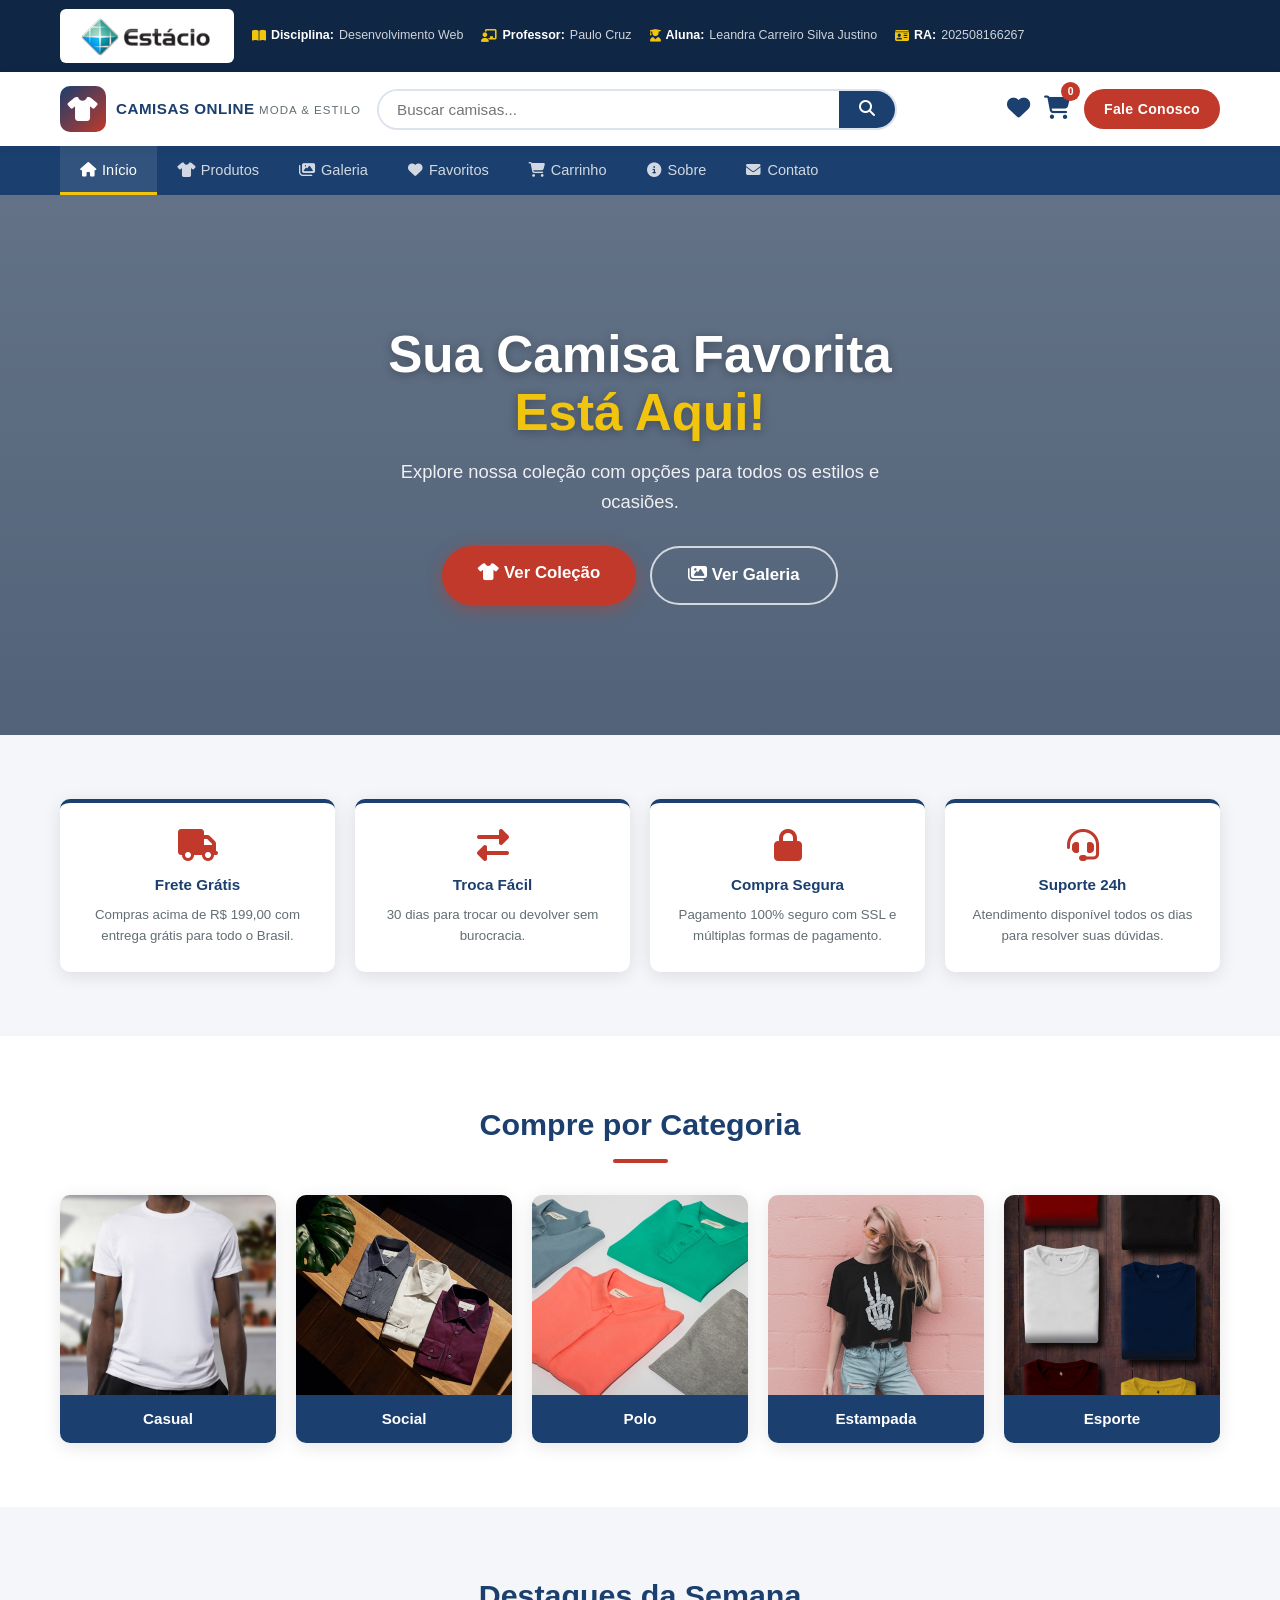
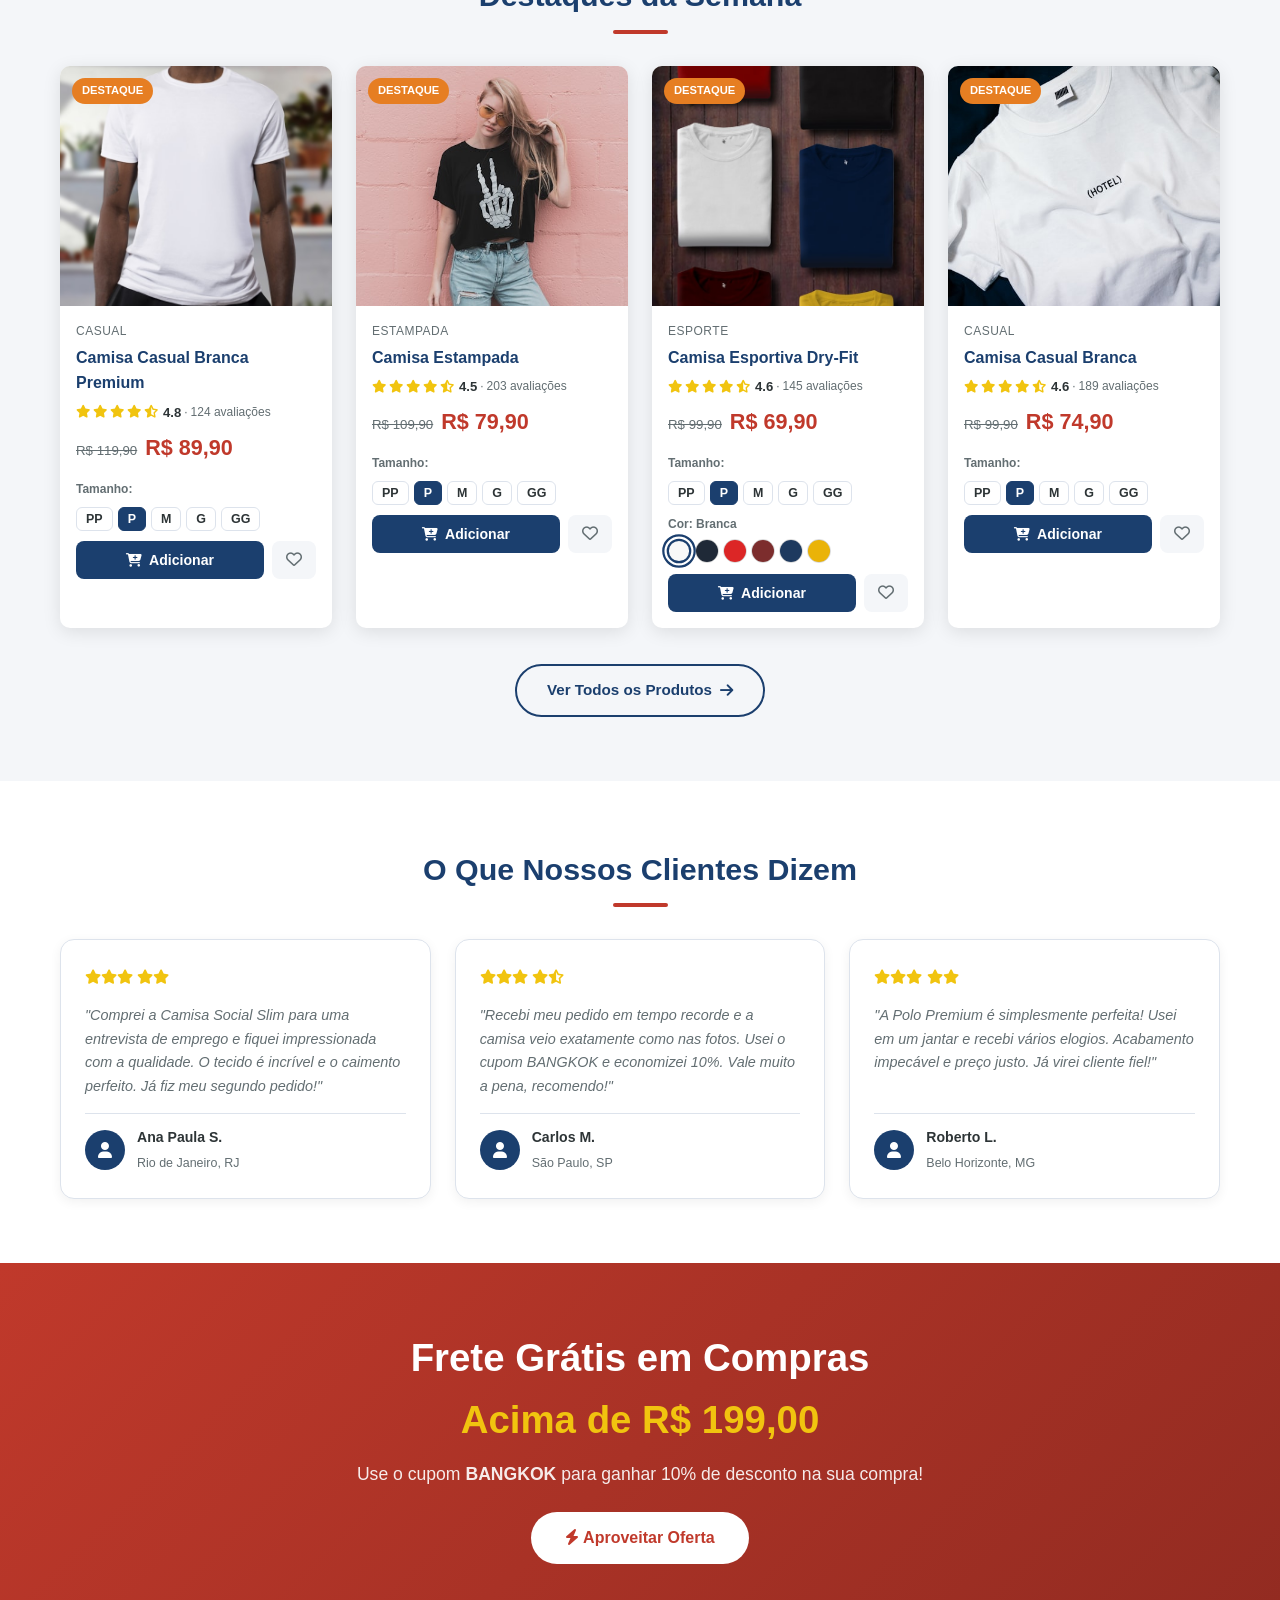
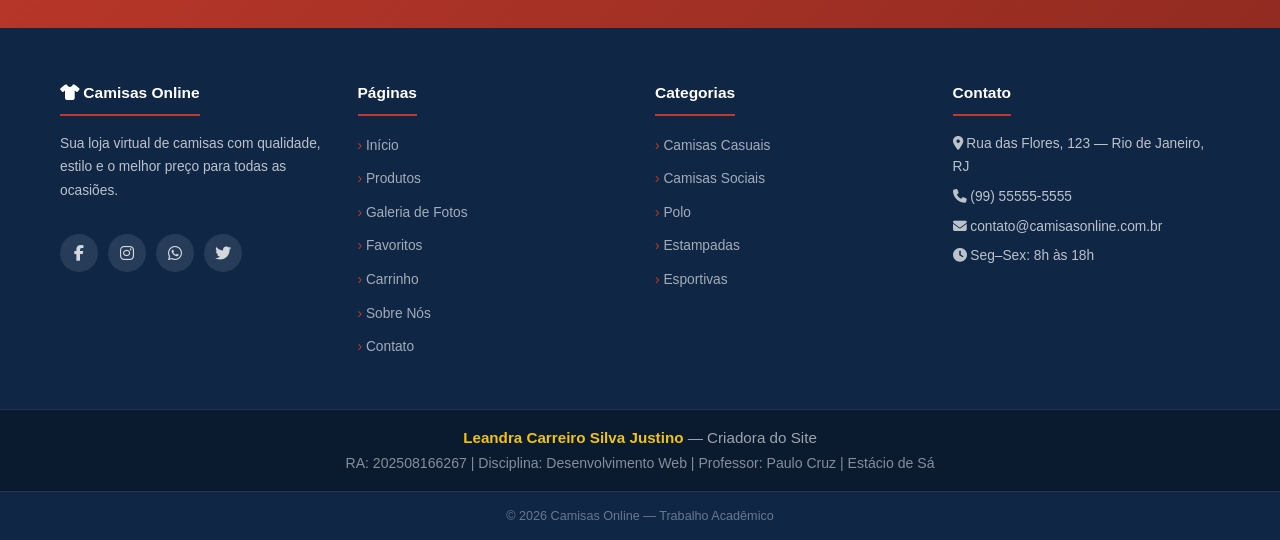
==== index.html @ c8bb0eaf "Restaura Trabalho Academico no rodape de todas as paginas" ====
<!DOCTYPE html>
<html lang="pt-BR">
<head>
  <meta charset="UTF-8" />
  <meta name="viewport" content="width=device-width, initial-scale=1.0" />
  
  <title>Camisas Online | Página Inicial</title>
  <link rel="stylesheet" href="css/style.css" />
  <link rel="stylesheet" href="https://cdnjs.cloudflare.com/ajax/libs/font-awesome/6.4.0/css/all.min.css" />
</head>
<body>

<!-- ═══════════════ BARRA ACADÊMICA ═══════════════ -->
<div class="barra-academica">
  <div class="container">
    <!-- Logo Estácio -->
        <div class="logo-estacio">
      <img src="images/estacio-logo.png" alt="Logo Estácio de Sá" class="logo-estacio-img" />
    </div>
    <!-- Dados Acadêmicos -->
    <div class="info-academica">
      <p><i class="fas fa-book-open"></i> <strong>Disciplina:</strong> Desenvolvimento Web</p>
      <p><i class="fas fa-chalkboard-teacher"></i> <strong>Professor:</strong> Paulo Cruz</p>
      <p><i class="fas fa-user-graduate"></i> <strong>Aluna:</strong> Leandra Carreiro Silva Justino</p>
      <p><i class="fas fa-id-card"></i> <strong>RA:</strong> 202508166267</p>
    </div>
  </div>
</div>

<!-- ═══════════════ HEADER PRINCIPAL ═══════════════ -->
<header class="header-principal">
  <div class="container header-flex">
    <div class="logo-site">
      <a href="index.html">
        <div class="logo-icone"><i class="fas fa-tshirt"></i></div>
        <div class="logo-texto">
          <span class="l1">CAMISAS ONLINE</span>
          <span class="l2">Moda &amp; Estilo</span>
        </div>
      </a>
    </div>
    <div class="busca-wrap">
      <input type="text" id="busca-header" placeholder="Buscar camisas..." />
      <button id="btn-busca-header"><i class="fas fa-search"></i></button>
    </div>
    <div class="header-acoes">
      <a href="pages/favoritos.html" class="icone-favoritos">
        <i class="fas fa-heart"></i>
        <span class="badge-favoritos">0</span>
      </a>
      <a href="pages/carrinho.html" class="icone-carrinho">
        <i class="fas fa-shopping-cart"></i>
        <span class="badge-carrinho">0</span>
      </a>
      <a href="pages/contato.html" class="btn-cta">Fale Conosco</a>
    </div>
  </div>
</header>

<!-- ═══════════════ NAVBAR ═══════════════ -->
<nav class="navbar">
  <div class="container">
    <ul class="nav-lista">
      <li><a href="index.html" class="ativo"><i class="fas fa-home"></i> Início</a></li>
      <li><a href="pages/produtos.html"><i class="fas fa-tshirt"></i> Produtos</a></li>
      <li><a href="pages/galeria.html"><i class="fas fa-images"></i> Galeria</a></li>
      <li><a href="pages/favoritos.html"><i class="fas fa-heart"></i> Favoritos</a></li>
      <li><a href="pages/carrinho.html"><i class="fas fa-shopping-cart"></i> Carrinho</a></li>
      <li><a href="pages/sobre.html"><i class="fas fa-info-circle"></i> Sobre</a></li>
      <li><a href="pages/contato.html"><i class="fas fa-envelope"></i> Contato</a></li>
    </ul>
  </div>
</nav>

<!-- ═══════════════ HERO ═══════════════ -->
<section class="hero">
  <div class="hero-conteudo">
    <h1>Sua Camisa Favorita<br><span>Está Aqui!</span></h1>
    <p>Explore nossa coleção com opções para todos os estilos e ocasiões.</p>
    <div class="hero-btns">
      <a href="pages/produtos.html" class="btn-hero-prim">
        <i class="fas fa-tshirt"></i> Ver Coleção
      </a>
      <a href="pages/galeria.html" class="btn-hero-sec">
        <i class="fas fa-images"></i> Ver Galeria
      </a>
    </div>
  </div>
</section>

<!-- ═══════════════ VANTAGENS ═══════════════ -->
<section class="section bg-cinza">
  <div class="container">
    <div class="vantagens-grid">
      <div class="vantagem-card">
        <i class="fas fa-truck"></i>
        <h3>Frete Grátis</h3>
        <p>Compras acima de R$ 199,00 com entrega grátis para todo o Brasil.</p>
      </div>
      <div class="vantagem-card">
        <i class="fas fa-exchange-alt"></i>
        <h3>Troca Fácil</h3>
        <p>30 dias para trocar ou devolver sem burocracia.</p>
      </div>
      <div class="vantagem-card">
        <i class="fas fa-lock"></i>
        <h3>Compra Segura</h3>
        <p>Pagamento 100% seguro com SSL e múltiplas formas de pagamento.</p>
      </div>
      <div class="vantagem-card">
        <i class="fas fa-headset"></i>
        <h3>Suporte 24h</h3>
        <p>Atendimento disponível todos os dias para resolver suas dúvidas.</p>
      </div>
    </div>
  </div>
</section>

<!-- ═══════════════ CATEGORIAS ═══════════════ -->
<section class="section">
  <div class="container">
    <h2 class="titulo-secao">Compre por Categoria</h2>
    <div class="cats-grid">
      <div class="cat-item" onclick="sessionStorage.setItem('cat_pendente','casual');window.location='pages/produtos.html'">
        <div class="cat-foto" style="background-image:url('images/camisa-casual-branca-premium.jpg')"></div>
        <div class="cat-label">Casual</div>
      </div>
      <div class="cat-item" onclick="sessionStorage.setItem('cat_pendente','social');window.location='pages/produtos.html'">
        <div class="cat-foto" style="background-image:url('images/camisa-social-slim.jpg')"></div>
        <div class="cat-label">Social</div>
      </div>
      <div class="cat-item" onclick="sessionStorage.setItem('cat_pendente','polo');window.location='pages/produtos.html'">
        <div class="cat-foto" style="background-image:url('images/polo-classica.jpg')"></div>
        <div class="cat-label">Polo</div>
      </div>
      <div class="cat-item" onclick="sessionStorage.setItem('cat_pendente','estampada');window.location='pages/produtos.html'">
        <div class="cat-foto" style="background-image:url('images/camisa-estampada.jpg')"></div>
        <div class="cat-label">Estampada</div>
      </div>
      <div class="cat-item" onclick="sessionStorage.setItem('cat_pendente','esporte');window.location='pages/produtos.html'">
        <div class="cat-foto" style="background-image:url('images/camisa-esportiva-dry-fit.jpg')"></div>
        <div class="cat-label">Esporte</div>
      </div>
    </div>
  </div>
</section>

<!-- ═══════════════ PRODUTOS EM DESTAQUE ═══════════════ -->
<section class="section bg-cinza">
  <div class="container">
    <h2 class="titulo-secao">Destaques da Semana</h2>
    <div class="grid-produtos" id="destaques-grid"></div>
    <div class="centro">
      <a href="pages/produtos.html" class="btn-mais">
        Ver Todos os Produtos <i class="fas fa-arrow-right"></i>
      </a>
    </div>
  </div>
</section>

<!-- ═══════════════ DEPOIMENTOS ═══════════════ -->
<section class="section">
  <div class="container">
    <h2 class="titulo-secao">O Que Nossos Clientes Dizem</h2>
    <div class="depoimentos-grid">

      <div class="depoimento-card">
        <div class="depoimento-estrelas">
          <i class="fas fa-star"></i><i class="fas fa-star"></i><i class="fas fa-star"></i>
          <i class="fas fa-star"></i><i class="fas fa-star"></i>
        </div>
        <p class="depoimento-texto">"Comprei a Camisa Social Slim para uma entrevista de emprego e fiquei impressionada com a qualidade. O tecido é incrível e o caimento perfeito. Já fiz meu segundo pedido!"</p>
        <div class="depoimento-autor">
          <div class="depoimento-avatar"><i class="fas fa-user"></i></div>
          <div>
            <strong>Ana Paula S.</strong>
            <span>Rio de Janeiro, RJ</span>
          </div>
        </div>
      </div>

      <div class="depoimento-card">
        <div class="depoimento-estrelas">
          <i class="fas fa-star"></i><i class="fas fa-star"></i><i class="fas fa-star"></i>
          <i class="fas fa-star"></i><i class="fas fa-star-half-alt"></i>
        </div>
        <p class="depoimento-texto">"Recebi meu pedido em tempo recorde e a camisa veio exatamente como nas fotos. Usei o cupom BANGKOK e economizei 10%. Vale muito a pena, recomendo!"</p>
        <div class="depoimento-autor">
          <div class="depoimento-avatar"><i class="fas fa-user"></i></div>
          <div>
            <strong>Carlos M.</strong>
            <span>São Paulo, SP</span>
          </div>
        </div>
      </div>

      <div class="depoimento-card">
        <div class="depoimento-estrelas">
          <i class="fas fa-star"></i><i class="fas fa-star"></i><i class="fas fa-star"></i>
          <i class="fas fa-star"></i><i class="fas fa-star"></i>
        </div>
        <p class="depoimento-texto">"A Polo Premium é simplesmente perfeita! Usei em um jantar e recebi vários elogios. Acabamento impecável e preço justo. Já virei cliente fiel!"</p>
        <div class="depoimento-autor">
          <div class="depoimento-avatar"><i class="fas fa-user"></i></div>
          <div>
            <strong>Roberto L.</strong>
            <span>Belo Horizonte, MG</span>
          </div>
        </div>
      </div>

    </div>
  </div>
</section>

<!-- ═══════════════ BANNER OFERTA ═══════════════ -->
<section class="banner-oferta">
  <div class="container">
    <h2>Frete Grátis em Compras<br><em>Acima de R$ 199,00</em></h2>
    <p>Use o cupom <strong>BANGKOK</strong> para ganhar 10% de desconto na sua compra!</p>
    <a href="pages/produtos.html" class="btn-oferta">
      <i class="fas fa-bolt"></i> Aproveitar Oferta
    </a>
  </div>
</section>

<!-- ═══════════════ FOOTER ═══════════════ -->
<footer class="footer">
  <div class="container footer-grid">
    <div class="footer-col">
      <h4><i class="fas fa-tshirt"></i> Camisas Online</h4>
      <p>Sua loja virtual de camisas com qualidade, estilo e o melhor preço para todas as ocasiões.</p>
      <br/>
      <div class="redes-sociais">
        <a href="#" title="Facebook"><i class="fab fa-facebook-f"></i></a>
        <a href="#" title="Instagram"><i class="fab fa-instagram"></i></a>
        <a href="#" title="WhatsApp"><i class="fab fa-whatsapp"></i></a>
        <a href="#" title="Twitter"><i class="fab fa-twitter"></i></a>
      </div>
    </div>
    <div class="footer-col">
      <h4>Páginas</h4>
      <ul>
        <li><a href="index.html">Início</a></li>
        <li><a href="pages/produtos.html">Produtos</a></li>
        <li><a href="pages/galeria.html">Galeria de Fotos</a></li>
        <li><a href="pages/favoritos.html">Favoritos</a></li>
        <li><a href="pages/carrinho.html">Carrinho</a></li>
        <li><a href="pages/sobre.html">Sobre Nós</a></li>
        <li><a href="pages/contato.html">Contato</a></li>
      </ul>
    </div>
    <div class="footer-col">
      <h4>Categorias</h4>
      <ul>
        <li><a href="pages/produtos.html" onclick="sessionStorage.setItem('cat_pendente','casual')">Camisas Casuais</a></li>
        <li><a href="pages/produtos.html" onclick="sessionStorage.setItem('cat_pendente','social')">Camisas Sociais</a></li>
        <li><a href="pages/produtos.html" onclick="sessionStorage.setItem('cat_pendente','polo')">Polo</a></li>
        <li><a href="pages/produtos.html" onclick="sessionStorage.setItem('cat_pendente','estampada')">Estampadas</a></li>
        <li><a href="pages/produtos.html" onclick="sessionStorage.setItem('cat_pendente','esporte')">Esportivas</a></li>
      </ul>
    </div>
    <div class="footer-col">
      <h4>Contato</h4>
      <p><i class="fas fa-map-marker-alt"></i> Rua das Flores, 123 — Rio de Janeiro, RJ</p>
      <p><i class="fas fa-phone"></i> (99) 55555-5555</p>
      <p><i class="fas fa-envelope"></i> contato@camisasonline.com.br</p>
      <p><i class="fas fa-clock"></i> Seg–Sex: 8h às 18h</p>
    </div>
  </div>

  <!-- Créditos da Criadora -->
  <div class="footer-criadora">
    <strong>Leandra Carreiro Silva Justino</strong> — Criadora do Site
    <span class="ra">RA: 202508166267 | Disciplina: Desenvolvimento Web | Professor: Paulo Cruz | Estácio de Sá</span>
  </div>

  <div class="footer-copy">
    &copy; 2026 Camisas Online — Trabalho Acadêmico
  </div>
</footer>

<script src="js/main.js"></script>
<script src="js/carrinho.js"></script>
<script>
  renderizarDestaques();
  atualizarBadge();
  atualizarBadgeFavoritos();
  iniciarBuscaHeader();
</script>

</body>
</html>
---- css/style.css ----
/* ============================================================
   CAMISAS ONLINE - ESTILOS GLOBAIS
   Disciplina: Desenvolvimento Web
   Professor: Paulo Cruz
   Aluna: Leandra Carreiro Silva Justino | RA: 202508166267
   ============================================================ */

/* ── RESET ───────────────────────────────────────────────── */
*, *::before, *::after { box-sizing: border-box; margin: 0; padding: 0; }

/* ── VARIÁVEIS ───────────────────────────────────────────── */
:root {
  --azul:       #1b3f6e;
  --azul-esc:   #0f2645;
  --vermelho:   #c0392b;
  --laranja:    #e67e22;
  --amarelo:    #f1c40f;
  --cinza-claro:#f4f6f9;
  --cinza-borda:#dde3ec;
  --texto:      #2d3436;
  --texto-muted:#636e72;
  --branco:     #ffffff;
  --verde:      #27ae60;
  --sombra:     0 4px 18px rgba(0,0,0,.10);
  --radius:     10px;
  --trans:      .25s ease;
}

html { scroll-behavior: smooth; background: #f4f6f9; }

body {
  font-family: 'Segoe UI', Roboto, Arial, sans-serif;
  color: var(--texto);
  background: #fff;
  line-height: 1.6;
}

a               { text-decoration: none; color: inherit; }
ul              { list-style: none; }
img             { max-width: 100%; display: block; }
button, input, select, textarea { font-family: inherit; }
button          { cursor: pointer; border: none; background: none; }

/* ── UTILITÁRIOS ─────────────────────────────────────────── */
.container      { max-width: 1200px; margin: 0 auto; padding: 0 20px; }
.section        { padding: 64px 0; }
.bg-cinza       { background: var(--cinza-claro); }

.titulo-secao {
  text-align: center;
  font-size: 1.9rem;
  font-weight: 800;
  color: var(--azul);
  margin-bottom: 10px;
}
.titulo-secao::after {
  content: '';
  display: block;
  width: 55px;
  height: 4px;
  background: var(--vermelho);
  margin: 10px auto 32px;
  border-radius: 2px;
}

/* ── BARRA ACADÊMICA (TOPO) ──────────────────────────────── */
.barra-academica {
  background: var(--azul-esc);
  padding: 9px 0;
}
.barra-academica .container {
  display: flex;
  align-items: center;
  gap: 18px;
  flex-wrap: wrap;
}

.logo-estacio {
  display: flex;
  align-items: center;
  background: var(--branco);
  padding: 6px 14px;
  border-radius: 6px;
  flex-shrink: 0;
}
.logo-estacio-img {
  height: 42px;
  width: auto;
  display: block;
  object-fit: contain;
}

.info-academica {
  display: flex;
  gap: 18px;
  flex-wrap: wrap;
  flex: 1;
}
.info-academica p {
  font-size: .78rem;
  color: rgba(255,255,255,.8);
  display: flex;
  align-items: center;
  gap: 5px;
}
.info-academica p i   { color: var(--amarelo); }
.info-academica strong{ color: var(--branco); }

/* ── HEADER PRINCIPAL ────────────────────────────────────── */
.header-principal {
  background: var(--branco);
  padding: 14px 0;
  box-shadow: 0 2px 10px rgba(0,0,0,.08);
  position: sticky;
  top: 0;
  z-index: 500;
}
.header-flex {
  display: flex;
  align-items: center;
  gap: 16px;
  flex-wrap: wrap;
}

/* Logo do site */
.logo-site a {
  display: flex;
  align-items: center;
  gap: 10px;
}
.logo-icone {
  width: 46px; height: 46px;
  background: linear-gradient(135deg, var(--azul), var(--vermelho));
  border-radius: 10px;
  display: flex; align-items: center; justify-content: center;
  font-size: 1.5rem;
  color: var(--branco);
}
.logo-texto { line-height: 1.1; }
.logo-texto .l1 { font-size: .95rem; font-weight: 800; color: var(--azul); letter-spacing: .5px; }
.logo-texto .l2 { font-size: .72rem; color: var(--texto-muted); letter-spacing: 1px; text-transform: uppercase; }

/* Busca */
.busca-wrap {
  flex: 1;
  max-width: 520px;
  display: flex;
  border: 2px solid var(--cinza-borda);
  border-radius: 30px;
  overflow: hidden;
  transition: border-color var(--trans);
}
.busca-wrap:focus-within { border-color: var(--azul); }
.busca-wrap input {
  flex: 1; padding: 10px 18px;
  border: none; outline: none;
  font-size: .95rem; color: var(--texto);
}
.busca-wrap button {
  background: var(--azul); color: var(--branco);
  padding: 0 20px; font-size: 1rem;
  transition: background var(--trans);
}
.busca-wrap button:hover { background: var(--vermelho); }

/* Ícones do header */
.header-acoes { display: flex; align-items: center; gap: 14px; margin-left: auto; }
.icone-carrinho, .icone-favoritos {
  position: relative;
  font-size: 1.45rem;
  color: var(--azul);
  transition: color var(--trans);
}
.icone-carrinho:hover { color: var(--vermelho); }
.icone-favoritos:hover { color: #e74c3c; }
.badge-carrinho, .badge-favoritos {
  position: absolute; top: -8px; right: -10px;
  background: var(--vermelho);
  color: var(--branco);
  font-size: .65rem; font-weight: 700;
  width: 19px; height: 19px;
  border-radius: 50%;
  display: flex; align-items: center; justify-content: center;
}
.badge-favoritos { background: #e74c3c; }

/* ── FAVORITOS PAGE ─────────────────────────────────────── */
.favoritos-vazio {
  text-align: center; padding: 70px 20px; color: var(--texto-muted);
}
.favoritos-vazio i   { font-size: 5rem; color: #fad7d7; margin-bottom: 18px; }
.favoritos-vazio h3  { font-size: 1.3rem; margin-bottom: 10px; color: var(--azul); }
.favoritos-vazio p   { margin-bottom: 22px; }
.btn-cta {
  background: var(--vermelho); color: var(--branco);
  padding: 9px 20px; border-radius: 30px;
  font-size: .88rem; font-weight: 700;
  letter-spacing: .3px;
  transition: background var(--trans);
}
.btn-cta:hover { background: var(--azul); }

/* ── NAVBAR ──────────────────────────────────────────────── */
.navbar { background: var(--azul); }
.nav-lista {
  display: flex;
  flex-wrap: wrap;
}
.nav-lista li a {
  display: flex;
  align-items: center;
  gap: 6px;
  padding: 13px 20px;
  color: rgba(255,255,255,.80);
  font-size: .91rem;
  font-weight: 500;
  transition: all var(--trans);
  position: relative;
}
.nav-lista li a:hover,
.nav-lista li a.ativo {
  color: var(--branco);
  background: rgba(255,255,255,.10);
}
.nav-lista li a.ativo::after {
  content: '';
  position: absolute;
  bottom: 0; left: 0; right: 0;
  height: 3px;
  background: var(--amarelo);
}

/* ── BANNER TÍTULO DE PÁGINA ─────────────────────────────── */
.banner-titulo {
  background: linear-gradient(135deg, var(--azul) 0%, #2980b9 100%);
  padding: 42px 0;
  text-align: center;
  color: var(--branco);
}
.banner-titulo h1 { font-size: 2.2rem; margin-bottom: 6px; }
.banner-titulo p  { opacity: .85; font-size: 1rem; }
.breadcrumb { margin-top: 10px; font-size: .82rem; opacity: .7; }
.breadcrumb a { color: var(--amarelo); }
.breadcrumb a:hover { text-decoration: underline; }

/* ── HERO ────────────────────────────────────────────────── */
.hero {
  background:
    linear-gradient(rgba(15,38,69,.65), rgba(15,38,69,.72)),
    url('https://images.unsplash.com/photo-1489987707025-afc232f7ea0f?w=1400&q=80')
    center/cover no-repeat;
  min-height: 540px;
  display: flex;
  align-items: center;
  justify-content: center;
  text-align: center;
  color: var(--branco);
  position: relative;
  overflow: hidden;
}
.hero-conteudo h1 {
  font-size: 3.2rem;
  font-weight: 900;
  margin-bottom: 14px;
  text-shadow: 0 2px 10px rgba(0,0,0,.3);
  line-height: 1.15;
}
.hero-conteudo h1 span { color: var(--amarelo); }
.hero-conteudo p  { font-size: 1.15rem; opacity: .9; margin-bottom: 30px; max-width: 500px; margin-left: auto; margin-right: auto; }
.hero-btns { display: flex; gap: 14px; justify-content: center; flex-wrap: wrap; }
.btn-hero-prim {
  background: var(--vermelho); color: var(--branco);
  padding: 14px 36px; border-radius: 30px;
  font-size: 1.05rem; font-weight: 700;
  box-shadow: 0 4px 16px rgba(192,57,43,.45);
  transition: all var(--trans);
  display: inline-block;
}
.btn-hero-prim:hover { background: var(--laranja); transform: translateY(-2px); }
.btn-hero-sec {
  background: transparent; color: var(--branco);
  border: 2px solid rgba(255,255,255,.75);
  padding: 14px 36px; border-radius: 30px;
  font-size: 1.05rem; font-weight: 700;
  transition: all var(--trans);
  display: inline-block;
}
.btn-hero-sec:hover { background: rgba(255,255,255,.15); }

/* ── VANTAGENS (HOME) ────────────────────────────────────── */
.vantagens-grid {
  display: grid;
  grid-template-columns: repeat(auto-fit, minmax(200px,1fr));
  gap: 20px;
}
.vantagem-card {
  background: var(--branco);
  border-radius: var(--radius);
  padding: 26px 20px;
  text-align: center;
  box-shadow: var(--sombra);
  border-top: 4px solid var(--azul);
  transition: transform var(--trans);
}
.vantagem-card:hover { transform: translateY(-4px); }
.vantagem-card i   { font-size: 2rem; color: var(--vermelho); margin-bottom: 12px; }
.vantagem-card h3  { font-size: .95rem; font-weight: 700; color: var(--azul); margin-bottom: 6px; }
.vantagem-card p   { font-size: .83rem; color: var(--texto-muted); }

/* ── CATEGORIAS ──────────────────────────────────────────── */
.cats-grid {
  display: grid;
  grid-template-columns: repeat(auto-fit, minmax(200px,1fr));
  gap: 20px;
}
.cat-item {
  border-radius: var(--radius);
  overflow: hidden;
  cursor: pointer;
  box-shadow: var(--sombra);
  transition: transform var(--trans);
}
.cat-item:hover { transform: translateY(-5px); }
.cat-foto {
  height: 200px;
  background-size: cover;
  background-position: center;
  transition: transform .4s ease;
}
.cat-item:hover .cat-foto { transform: scale(1.06); }
.cat-label {
  background: var(--azul); color: var(--branco);
  text-align: center; padding: 12px;
  font-size: .95rem; font-weight: 700;
}
.cat-item:hover .cat-label { background: var(--vermelho); }

/* ── PRODUTO CARD ────────────────────────────────────────── */
.grid-produtos {
  display: grid;
  grid-template-columns: repeat(auto-fill, minmax(240px,1fr));
  gap: 24px;
}
.card-produto {
  background: var(--branco);
  border-radius: var(--radius);
  overflow: hidden;
  box-shadow: var(--sombra);
  position: relative;
  transition: transform var(--trans), box-shadow var(--trans);
}
.card-produto:hover {
  transform: translateY(-6px);
  box-shadow: 0 10px 28px rgba(0,0,0,.16);
}

.tag-produto {
  position: absolute; top: 12px; left: 12px;
  background: var(--vermelho); color: var(--branco);
  font-size: .7rem; font-weight: 800;
  padding: 4px 10px; border-radius: 20px;
  text-transform: uppercase; z-index: 1;
}
.tag-produto.novo    { background: var(--verde); }
.tag-produto.destaque{ background: var(--laranja); }

.produto-foto-wrap { overflow: hidden; }
.produto-foto {
  width: 100%; height: 240px;
  object-fit: cover;
  transition: transform .4s ease;
}
.card-produto:hover .produto-foto { transform: scale(1.05); }

.produto-corpo { padding: 16px; }
.produto-cat   { font-size: .75rem; color: var(--texto-muted); text-transform: uppercase; letter-spacing: .5px; margin-bottom: 4px; }
.produto-nome  { font-size: 1rem; font-weight: 700; color: var(--azul); margin-bottom: 6px; }

.estrelas         { display: flex; align-items: center; gap: 3px; margin-bottom: 8px; flex-wrap: wrap; }
.estrelas i       { color: var(--amarelo); font-size: .8rem; }
.nota-num         { font-size: .82rem; font-weight: 700; color: var(--texto); margin-left: 2px; }
.separador-av     { color: var(--texto-muted); font-size: .75rem; }
.qtd-av           { font-size: .75rem; color: var(--texto-muted); }

.precos        { display: flex; align-items: baseline; gap: 8px; margin-bottom: 14px; }
.preco-de      { font-size: .83rem; color: var(--texto-muted); text-decoration: line-through; }
.preco-por     { font-size: 1.35rem; font-weight: 800; color: var(--vermelho); }

.acoes-produto { display: flex; gap: 8px; }
.btn-add-cart {
  flex: 1; background: var(--azul); color: var(--branco);
  padding: 10px 14px; border-radius: 8px;
  font-size: .88rem; font-weight: 700;
  transition: background var(--trans);
  display: flex; align-items: center; justify-content: center; gap: 7px;
}
.btn-add-cart:hover { background: var(--vermelho); }
.btn-fav {
  background: var(--cinza-claro); color: var(--texto-muted);
  padding: 10px 14px; border-radius: 8px; font-size: 1rem;
  transition: all var(--trans);
}
.btn-fav:hover, .btn-fav.ativo { color: #e74c3c; background: #fdecea; }

.btn-mais {
  display: inline-flex; align-items: center; gap: 8px;
  border: 2px solid var(--azul); color: var(--azul);
  padding: 12px 30px; border-radius: 30px; font-weight: 700;
  font-size: .95rem; transition: all var(--trans);
}
.btn-mais:hover { background: var(--azul); color: var(--branco); }
.centro { text-align: center; margin-top: 36px; }

/* ── DEPOIMENTOS ─────────────────────────────────────────── */
.depoimentos-grid {
  display: grid;
  grid-template-columns: repeat(auto-fit, minmax(260px, 1fr));
  gap: 24px;
  margin-top: 10px;
}
.depoimento-card {
  background: var(--branco);
  border: 1.5px solid var(--cinza-borda);
  border-radius: 14px;
  padding: 24px;
  box-shadow: 0 3px 12px rgba(0,0,0,.06);
  display: flex;
  flex-direction: column;
  gap: 14px;
}
.depoimento-estrelas i { color: var(--amarelo); font-size: .9rem; }
.depoimento-texto {
  font-size: .9rem;
  color: var(--texto-muted);
  line-height: 1.65;
  font-style: italic;
  flex: 1;
}
.depoimento-autor {
  display: flex;
  align-items: center;
  gap: 12px;
  border-top: 1px solid var(--cinza-borda);
  padding-top: 12px;
}
.depoimento-avatar {
  width: 40px; height: 40px;
  border-radius: 50%;
  background: var(--azul);
  color: #fff;
  display: flex; align-items: center; justify-content: center;
  font-size: 1rem;
  flex-shrink: 0;
}
.depoimento-autor strong { display: block; font-size: .88rem; color: var(--texto); }
.depoimento-autor span   { font-size: .78rem; color: var(--texto-muted); }

/* ── BANNER OFERTA ───────────────────────────────────────── */
.banner-oferta {
  background: linear-gradient(135deg, var(--vermelho) 0%, #922b21 100%);
  padding: 64px 20px;
  text-align: center;
  color: var(--branco);
}
.banner-oferta h2 { font-size: 2.4rem; margin-bottom: 10px; font-weight: 900; }
.banner-oferta h2 em { font-style: normal; color: var(--amarelo); }
.banner-oferta p  { font-size: 1.1rem; opacity: .9; margin-bottom: 24px; }
.btn-oferta {
  display: inline-block;
  background: var(--branco); color: var(--vermelho);
  padding: 13px 34px; border-radius: 30px; font-weight: 800; font-size: 1rem;
  transition: all var(--trans);
}
.btn-oferta:hover { background: var(--amarelo); }

/* ── LOJA LAYOUT ─────────────────────────────────────────── */
.loja-wrap {
  display: grid;
  grid-template-columns: 265px 1fr;
  gap: 30px;
  align-items: start;
}

/* SIDEBAR FILTROS */
.sidebar-filtros {
  background: var(--branco);
  border-radius: var(--radius);
  padding: 24px;
  box-shadow: var(--sombra);
  position: sticky;
  top: 80px;
}
.sidebar-filtros h3 {
  font-size: 1.05rem; color: var(--azul); font-weight: 800;
  margin-bottom: 20px; display: flex; align-items: center; gap: 8px;
}
.grupo-filtro { margin-bottom: 22px; border-bottom: 1px solid var(--cinza-borda); padding-bottom: 18px; }
.grupo-filtro:last-child { border-bottom: none; margin-bottom: 0; }
.grupo-filtro h4 {
  font-size: .8rem; font-weight: 800; text-transform: uppercase;
  color: var(--texto-muted); letter-spacing: .5px; margin-bottom: 12px;
}
.grupo-filtro label {
  display: flex; align-items: center; gap: 8px;
  font-size: .9rem; margin-bottom: 7px; cursor: pointer;
}
.grupo-filtro input[type="checkbox"] { accent-color: var(--azul); width: 15px; height: 15px; }
.grupo-filtro select {
  width: 100%; padding: 8px 12px;
  border: 1.5px solid var(--cinza-borda);
  border-radius: 7px; font-size: .9rem; outline: none; color: var(--texto);
  transition: border-color var(--trans);
}
.grupo-filtro select:focus { border-color: var(--azul); }
.grupo-filtro input[type="range"] { width: 100%; accent-color: var(--azul); margin-bottom: 6px; }

.tamanhos-wrap { display: flex; flex-wrap: wrap; gap: 8px; }
.btn-tamanho {
  padding: 8px 14px; border: 2px solid var(--cinza-borda);
  border-radius: 8px; font-size: .9rem; font-weight: 700;
  transition: all var(--trans); color: var(--texto); min-width: 44px; text-align: center;
}
.btn-tamanho:hover { border-color: var(--azul); color: var(--azul); }
.btn-tamanho.sel {
  background: var(--azul); color: var(--branco); border-color: var(--azul);
  box-shadow: 0 2px 8px rgba(27,63,110,.3);
}

/* Tamanhos no card de produto */
.tam-card-wrap { display: flex; align-items: center; gap: 8px; margin: 8px 0 10px; flex-wrap: wrap; }
.tam-label { font-size: .75rem; color: var(--texto-muted); font-weight: 600; white-space: nowrap; }
.tam-card-btns { display: flex; gap: 5px; flex-wrap: wrap; }
.btn-tam-card {
  padding: 4px 9px; border: 1.5px solid var(--cinza-borda);
  border-radius: 6px; font-size: .78rem; font-weight: 700;
  transition: all var(--trans); color: var(--texto);
}
.btn-tam-card:hover { border-color: var(--azul); color: var(--azul); }
.btn-tam-card.sel {
  background: var(--azul); color: var(--branco); border-color: var(--azul);
}

/* ── SELETOR DE CORES ─────────────────────────────────────── */
.cor-card-wrap {
  display: flex; flex-direction: column; gap: 6px;
  margin: 10px 0 12px;
}
.cor-card-btns { display: flex; gap: 6px; flex-wrap: wrap; }
.btn-cor-card {
  width: 22px; height: 22px; border-radius: 50%;
  border: 2.5px solid transparent;
  cursor: pointer; transition: transform .15s, border-color .15s;
  outline: 1.5px solid rgba(0,0,0,.15);
  outline-offset: 0;
  flex-shrink: 0;
}
.btn-cor-card:hover  { transform: scale(1.15); }
.btn-cor-card.sel    {
  border-color: var(--azul);
  outline: 2px solid var(--azul);
  outline-offset: 2px;
  transform: scale(1.12);
}

.btn-limpar-filtros {
  width: 100%; padding: 10px;
  background: #fdecea; color: #c0392b;
  border-radius: 8px; font-weight: 700; font-size: .88rem;
  transition: all var(--trans);
}
.btn-limpar-filtros:hover { background: #e74c3c; color: var(--branco); }

.barra-resultados {
  display: flex; justify-content: space-between; align-items: center;
  margin-bottom: 20px; font-size: .88rem; color: var(--texto-muted);
}
.toggle-view { display: flex; gap: 6px; }
.toggle-view button {
  padding: 6px 10px; border: 1.5px solid var(--cinza-borda); border-radius: 7px;
  transition: all var(--trans); color: var(--texto-muted);
}
.toggle-view button.ativo { background: var(--azul); color: var(--branco); border-color: var(--azul); }

/* ── GALERIA ─────────────────────────────────────────────── */
.filtros-galeria { display: flex; flex-wrap: wrap; gap: 10px; justify-content: center; margin-bottom: 32px; }
.btn-gal {
  padding: 8px 22px; border: 2px solid var(--azul); border-radius: 30px;
  font-size: .9rem; font-weight: 700; color: var(--azul);
  transition: all var(--trans);
}
.btn-gal:hover, .btn-gal.ativo { background: var(--azul); color: var(--branco); }

.grid-galeria {
  display: grid;
  grid-template-columns: repeat(auto-fill, minmax(260px,1fr));
  gap: 16px;
}
.item-galeria {
  border-radius: var(--radius); overflow: hidden;
  cursor: pointer; box-shadow: var(--sombra);
  position: relative;
}
.item-galeria img {
  width: 100%; height: 265px;
  object-fit: cover; display: block;
  transition: transform .4s ease;
}
.item-galeria:hover img { transform: scale(1.06); }
.overlay-galeria {
  position: absolute; inset: 0;
  background: rgba(27,63,110,.6);
  display: flex; flex-direction: column;
  align-items: center; justify-content: center;
  opacity: 0; transition: opacity var(--trans);
  color: var(--branco); padding: 12px; text-align: center;
}
.item-galeria:hover .overlay-galeria { opacity: 1; }
.overlay-galeria .icone-zoom { font-size: 2.2rem; margin-bottom: 8px; }
.overlay-galeria p { font-size: .92rem; font-weight: 700; }

/* LIGHTBOX */
.lightbox {
  display: none; position: fixed; inset: 0;
  background: rgba(0,0,0,.88); z-index: 2000;
  align-items: center; justify-content: center;
}
.lightbox.aberto { display: flex; }
.lightbox-caixa {
  position: relative; max-width: 820px; width: 92%;
  text-align: center;
}
.lightbox-caixa img {
  width: 100%; border-radius: var(--radius);
  max-height: 78vh; object-fit: contain;
}
.lightbox-desc { color: var(--branco); margin-top: 12px; font-size: 1.05rem; font-weight: 600; }
.lb-fechar {
  position: absolute; top: -42px; right: 0;
  color: var(--branco); font-size: 1.6rem;
  background: rgba(255,255,255,.15); border-radius: 50%;
  width: 38px; height: 38px; display: flex; align-items: center; justify-content: center;
  transition: background var(--trans);
}
.lb-fechar:hover { background: var(--vermelho); }
.lb-prev, .lb-prox {
  position: absolute; top: 50%; transform: translateY(-50%);
  color: var(--branco); font-size: 1.7rem;
  background: rgba(255,255,255,.15); border-radius: 50%;
  width: 46px; height: 46px; display: flex; align-items: center; justify-content: center;
  transition: background var(--trans);
}
.lb-prev { left: -60px; }
.lb-prox { right: -60px; }
.lb-prev:hover, .lb-prox:hover { background: var(--vermelho); }

/* ── CARRINHO ────────────────────────────────────────────── */
.carrinho-wrap {
  display: grid;
  grid-template-columns: minmax(0, 1fr) minmax(0, 320px);
  gap: 24px;
  align-items: start;
}
.carrinho-vazio {
  text-align: center; padding: 70px 20px; color: var(--texto-muted);
}
.carrinho-vazio i   { font-size: 5rem; color: var(--cinza-borda); margin-bottom: 18px; }
.carrinho-vazio h3  { font-size: 1.3rem; margin-bottom: 10px; color: var(--azul); }
.carrinho-vazio p   { margin-bottom: 22px; }

.item-cart {
  display: flex; gap: 16px;
  background: var(--branco); border-radius: var(--radius);
  padding: 16px; margin-bottom: 14px; box-shadow: var(--sombra);
  align-items: center;
  overflow: hidden;
}
.item-cart-img {
  width: 92px; height: 92px;
  object-fit: cover; border-radius: 8px; flex-shrink: 0;
}
.item-cart-info { flex: 1; min-width: 0; }
.item-cart-total {
  font-weight: 800; color: var(--azul);
  flex-shrink: 0;
  font-size: .95rem;
}
.item-cart-info h4  { font-size: 1rem; color: var(--azul); font-weight: 700; margin-bottom: 3px; }
.item-cart-info .tamanho { font-size: .78rem; color: var(--texto-muted); margin-bottom: 4px; }
.item-cart-info .preco-item { font-size: 1.1rem; font-weight: 800; color: var(--vermelho); }
.qtd-controle { display: flex; align-items: center; gap: 10px; margin-top: 8px; }
.qtd-controle button:not(.btn-remover-item) {
  width: 28px; height: 28px; border-radius: 50%;
  background: var(--cinza-claro); font-size: 1rem; font-weight: 800;
  display: flex; align-items: center; justify-content: center;
  transition: all var(--trans);
}
.qtd-controle button:not(.btn-remover-item):hover { background: var(--azul); color: var(--branco); }
.qtd-controle span { font-weight: 700; min-width: 22px; text-align: center; }
.btn-remover-item {
  color: #e74c3c; font-size: .83rem; font-weight: 700;
  padding: 5px 12px; border-radius: 6px;
  background: #fdecea;
  display: flex; align-items: center; gap: 5px;
  transition: all var(--trans);
  flex-shrink: 0;
}
.btn-remover-item:hover { background: #e74c3c; color: var(--branco); }

.resumo-pedido {
  background: var(--branco); border-radius: var(--radius);
  padding: 24px; box-shadow: var(--sombra); position: sticky; top: 80px;
}
.resumo-pedido h3 { font-size: 1.15rem; color: var(--azul); font-weight: 800; margin-bottom: 20px; }
.linha-resumo { display: flex; justify-content: space-between; margin-bottom: 11px; font-size: .93rem; }
.linha-resumo.total-linha { font-size: 1.1rem; margin-top: 8px; }
.linha-resumo .desc-valor { color: var(--verde); font-weight: 700; }
.linha-resumo .frete-valor{ color: var(--verde); font-weight: 700; }

.cupom-area { display: flex; gap: 8px; margin: 14px 0 4px; }
.cupom-area input {
  flex: 1; padding: 9px 12px; border: 1.5px solid var(--cinza-borda);
  border-radius: 8px; font-size: .88rem; outline: none;
  transition: border-color var(--trans);
}
.cupom-area input:focus { border-color: var(--azul); }
.cupom-area button {
  background: var(--azul); color: var(--branco);
  padding: 9px 14px; border-radius: 8px; font-size: .85rem; font-weight: 700;
  transition: background var(--trans);
}
.cupom-area button:hover { background: var(--vermelho); }
.cupom-msg { font-size: .8rem; margin-bottom: 10px; min-height: 16px; }

.btn-finalizar {
  width: 100%;
  background: var(--vermelho); color: var(--branco);
  padding: 14px; border-radius: 9px;
  font-size: 1rem; font-weight: 800; margin-bottom: 10px;
  transition: background var(--trans); display: flex; align-items: center; justify-content: center; gap: 8px;
}
.btn-finalizar:hover { background: #922b21; }
.link-continuar {
  display: block; text-align: center; color: var(--azul);
  font-size: .88rem; font-weight: 700; margin-bottom: 18px;
  transition: color var(--trans);
}
.link-continuar:hover { color: var(--vermelho); }
.icones-pag { display: flex; gap: 12px; justify-content: center; font-size: 1.85rem; color: var(--texto-muted); }

/* ── BOTÃO VER CUPONS ────────────────────────────────────── */
.btn-ver-cupons {
  width: 100%; padding: 9px; margin-bottom: 14px;
  background: #fff8e1; color: #e67e22; border: 1.5px dashed #f1c40f;
  border-radius: 8px; font-size: .82rem; font-weight: 700;
  cursor: pointer; transition: all var(--trans);
}
.btn-ver-cupons:hover { background: #fff3cd; border-color: #e67e22; }

/* ── MODAL CUPONS ────────────────────────────────────────── */
.modal-cupons-caixa { max-width: 440px; text-align: left; position: relative; }
.modal-fechar {
  position: absolute; top: 12px; right: 12px;
  background: none; border: none; font-size: .7rem;
  color: var(--texto-muted); cursor: pointer; padding: 2px 5px;
  border-radius: 4px; line-height: 1; transition: color var(--trans);
}
.modal-fechar:hover { color: var(--vermelho); background: none; }
.lista-cupons { display: flex; flex-direction: column; gap: 10px; }
.cupom-card {
  display: flex; align-items: center; gap: 14px;
  border: 1.5px solid var(--cinza-borda); border-radius: 10px;
  padding: 12px 14px; transition: border-color var(--trans);
}
.cupom-card:hover { border-color: var(--azul); }
.cupom-badge {
  min-width: 52px; height: 52px; background: var(--azul); color: #fff;
  border-radius: 10px; display: flex; align-items: center; justify-content: center;
  font-size: 1.1rem; font-weight: 800; flex-shrink: 0;
}
.cupom-info { flex: 1; }
.cupom-info strong { display: block; font-size: .92rem; color: var(--azul); letter-spacing: .5px; }
.cupom-info span { font-size: .78rem; color: var(--texto-muted); }
.btn-usar-cupom {
  padding: 7px 14px; background: var(--azul); color: #fff;
  border-radius: 8px; font-size: .82rem; font-weight: 700;
  cursor: pointer; white-space: nowrap; transition: background var(--trans);
}
.btn-usar-cupom:hover { background: var(--azul-esc); }

/* ── MÉTODOS DE PAGAMENTO ────────────────────────────────── */
.pagamento-area { margin: 18px 0 14px; }
.pagamento-area h4 { font-size: .92rem; color: var(--azul); font-weight: 700; margin-bottom: 10px; }
.metodos-grid { display: grid; grid-template-columns: 1fr 1fr; gap: 8px; }
.metodo-card {
  display: flex; flex-direction: column; align-items: center; justify-content: center;
  gap: 4px; padding: 12px 8px; border: 2px solid var(--cinza-borda);
  border-radius: 10px; cursor: pointer; transition: all var(--trans);
  text-align: center; position: relative;
}
.metodo-card input[type="radio"] { position: absolute; opacity: 0; width: 0; height: 0; }
.metodo-card i { font-size: 1.6rem; color: var(--texto-muted); transition: color var(--trans); }
.metodo-card .metodo-nome { font-size: .82rem; font-weight: 700; color: var(--texto); }
.metodo-card .metodo-desc { font-size: .72rem; color: var(--texto-muted); }
.metodo-card:hover { border-color: var(--azul); }
.metodo-card:hover i { color: var(--azul); }
.metodo-card.selecionado {
  border-color: var(--azul); background: #eaf0fb;
}
.metodo-card.selecionado i { color: var(--azul); }
.metodo-card.selecionado .metodo-nome { color: var(--azul); }
#metodo-pix.selecionado { border-color: #27ae60; background: #f0faf4; }
#metodo-pix.selecionado i { color: #27ae60; }
#metodo-pix.selecionado .metodo-nome { color: #27ae60; }
#metodo-pix.selecionado .metodo-desc { color: #27ae60; font-weight: 700; }

/* Modal sucesso */
.overlay-modal {
  display: none; position: fixed; inset: 0;
  background: rgba(0,0,0,.7); z-index: 1500;
  align-items: center; justify-content: center;
}
.overlay-modal.aberto { display: flex; }
.modal-caixa {
  background: var(--branco); border-radius: var(--radius);
  padding: 44px 36px; text-align: center; max-width: 420px; width: 92%;
}
.modal-caixa i      { font-size: 4rem; color: var(--verde); margin-bottom: 14px; }
.modal-caixa h2     { color: var(--azul); margin-bottom: 10px; font-size: 1.6rem; }
.modal-caixa p      { color: var(--texto-muted); margin-bottom: 8px; font-size: .95rem; }
.modal-caixa button {
  margin-top: 20px;
  background: var(--azul); color: var(--branco);
  padding: 12px 30px; border-radius: 30px; font-size: 1rem; font-weight: 700;
  transition: background var(--trans);
}
.modal-caixa button:hover { background: var(--vermelho); }

/* ── CONTATO ─────────────────────────────────────────────── */
.contato-wrap {
  display: grid;
  grid-template-columns: 1fr 370px;
  gap: 30px;
  align-items: start;
}
.box-form, .box-info-contato {
  background: var(--branco); border-radius: var(--radius);
  padding: 32px; box-shadow: var(--sombra);
}
.box-form h2, .box-info-contato h2 {
  font-size: 1.4rem; color: var(--azul); font-weight: 800; margin-bottom: 24px;
}
.campo-form { margin-bottom: 18px; }
.campo-form label {
  display: block; font-size: .85rem; font-weight: 700;
  color: var(--azul); margin-bottom: 6px;
}
.campo-form input,
.campo-form select,
.campo-form textarea {
  width: 100%; padding: 11px 14px;
  border: 1.5px solid var(--cinza-borda); border-radius: 8px;
  font-size: .93rem; color: var(--texto); outline: none;
  transition: border-color var(--trans);
}
.campo-form input:focus,
.campo-form select:focus,
.campo-form textarea:focus { border-color: var(--azul); }
.campo-form textarea { resize: vertical; }
.msg-erro { font-size: .76rem; color: #e74c3c; margin-top: 4px; display: block; }
.btn-enviar {
  width: 100%; background: var(--vermelho); color: var(--branco);
  padding: 13px; border-radius: 9px; font-size: 1rem; font-weight: 800;
  transition: background var(--trans); display: flex; align-items: center; justify-content: center; gap: 8px;
}
.btn-enviar:hover { background: var(--azul); }
.msg-sucesso-form {
  display: none; text-align: center; padding: 40px 20px;
  color: var(--azul);
}
.msg-sucesso-form i  { font-size: 3.5rem; color: var(--verde); margin-bottom: 16px; }
.msg-sucesso-form h3 { font-size: 1.4rem; margin-bottom: 8px; }
.msg-sucesso-form p  { color: var(--texto-muted); }

.card-info-contato {
  display: flex; gap: 14px; margin-bottom: 20px; align-items: flex-start;
}
.icone-info {
  width: 46px; height: 46px; flex-shrink: 0;
  background: rgba(27,63,110,.1); border-radius: 50%;
  display: flex; align-items: center; justify-content: center;
  font-size: 1.1rem; color: var(--azul);
}
.card-info-contato h4 { font-size: .88rem; font-weight: 800; color: var(--azul); margin-bottom: 4px; }
.card-info-contato p  { font-size: .85rem; color: var(--texto-muted); line-height: 1.55; }
.redes-sociais-contato h4 { font-size: .88rem; font-weight: 800; color: var(--azul); margin: 20px 0 10px; }

/* ── SOBRE ───────────────────────────────────────────────── */
.sobre-grid { display: grid; grid-template-columns: 1fr 1fr; gap: 40px; align-items: center; }
.sobre-texto h2    { font-size: 1.9rem; color: var(--azul); font-weight: 800; margin-bottom: 16px; }
.sobre-texto p     { color: var(--texto-muted); margin-bottom: 14px; line-height: 1.75; }
.sobre-img img     { border-radius: var(--radius); box-shadow: var(--sombra); width: 100%; max-height: 400px; object-fit: cover; }

.numeros-grid { display: grid; grid-template-columns: 1fr 1fr; gap: 14px; margin-top: 26px; }
.numero-box {
  background: var(--cinza-claro); border-radius: var(--radius);
  padding: 20px; text-align: center; border-left: 4px solid var(--vermelho);
}
.numero-box strong { display: block; font-size: 1.9rem; font-weight: 900; color: var(--azul); }
.numero-box span   { font-size: .82rem; color: var(--texto-muted); }

.grid-valores {
  display: grid; grid-template-columns: repeat(auto-fit, minmax(220px,1fr)); gap: 22px;
}
.card-valor {
  background: var(--branco); border-radius: var(--radius);
  padding: 28px 22px; text-align: center; box-shadow: var(--sombra);
  transition: transform var(--trans);
}
.card-valor:hover { transform: translateY(-5px); }
.card-valor i  { font-size: 2.2rem; color: var(--vermelho); margin-bottom: 12px; }
.card-valor h3 { color: var(--azul); font-size: 1rem; margin-bottom: 8px; font-weight: 800; }
.card-valor p  { font-size: .87rem; color: var(--texto-muted); }

.grid-equipe { display: grid; grid-template-columns: repeat(auto-fit, minmax(200px,1fr)); gap: 22px; }
.card-membro {
  background: var(--branco); border-radius: var(--radius);
  padding: 28px 20px; text-align: center; box-shadow: var(--sombra);
  transition: transform var(--trans);
}
.card-membro:hover { transform: translateY(-5px); }
.card-membro img {
  width: 100px; height: 100px; border-radius: 50%;
  object-fit: cover; margin: 0 auto 14px;
  border: 4px solid var(--azul);
}
.card-membro h4 { color: var(--azul); font-size: 1rem; font-weight: 800; margin-bottom: 4px; }
.card-membro p  { font-size: .82rem; color: var(--texto-muted); }

/* ── REDES SOCIAIS ───────────────────────────────────────── */
.redes-sociais { display: flex; gap: 10px; flex-wrap: wrap; }
.redes-sociais a {
  width: 38px; height: 38px;
  background: rgba(255,255,255,.1); border-radius: 50%;
  display: flex; align-items: center; justify-content: center;
  font-size: 1rem; color: rgba(255,255,255,.8);
  transition: all var(--trans);
}
.redes-sociais a:hover { background: var(--vermelho); color: var(--branco); transform: translateY(-3px); }
.redes-sociais.dark a { background: rgba(27,63,110,.1); color: var(--texto-muted); }
.redes-sociais.dark a:hover { background: var(--vermelho); color: var(--branco); }

/* ── FOOTER ──────────────────────────────────────────────── */
.footer { background: var(--azul-esc); color: rgba(255,255,255,.72); padding-top: 52px; }
.footer-grid {
  display: grid; grid-template-columns: repeat(auto-fit, minmax(200px,1fr));
  gap: 30px; padding-bottom: 42px;
}
.footer-col h4 {
  color: var(--branco); font-size: .97rem; font-weight: 800;
  margin-bottom: 16px; padding-bottom: 8px;
  border-bottom: 2px solid var(--vermelho); display: inline-block;
}
.footer-col p    { font-size: .86rem; line-height: 1.72; margin-bottom: 6px; }
.footer-col ul li{ margin-bottom: 8px; }
.footer-col ul li a {
  font-size: .86rem; color: rgba(255,255,255,.62); transition: color var(--trans);
}
.footer-col ul li a::before { content: '› '; color: var(--vermelho); }
.footer-col ul li a:hover { color: var(--amarelo); }

.footer-criadora {
  background: rgba(0,0,0,.3);
  padding: 16px 0;
  text-align: center;
  font-size: .95rem;
  color: rgba(255,255,255,.6);
  border-top: 1px solid rgba(255,255,255,.1);
}
.footer-criadora strong { color: var(--amarelo); }
.footer-criadora .ra    { color: rgba(255,255,255,.5); font-size: .88rem; display: block; margin-top: 2px; }

.footer-copy {
  border-top: 1px solid rgba(255,255,255,.08);
  text-align: center; padding: 14px 20px;
  font-size: .79rem; color: rgba(255,255,255,.38);
}

/* ── TOAST ───────────────────────────────────────────────── */
.toast {
  position: fixed; bottom: 24px; right: 24px;
  background: var(--azul); color: var(--branco);
  padding: 14px 22px; border-radius: var(--radius);
  font-size: .93rem; font-weight: 700;
  box-shadow: 0 6px 22px rgba(0,0,0,.22); z-index: 3000;
  display: flex; align-items: center; gap: 10px;
  animation: entrarToast .3s ease;
}
.toast.ok    { background: var(--verde); }
.toast.aviso { background: var(--laranja); }
@keyframes entrarToast {
  from { transform: translateX(120%); opacity: 0; }
  to   { transform: translateX(0); opacity: 1; }
}

/* ── RESPONSIVO ──────────────────────────────────────────── */
@media (max-width: 960px) {
  .loja-wrap         { grid-template-columns: 1fr; }
  .sidebar-filtros   { position: static; }
  .contato-wrap      { grid-template-columns: 1fr; }
  .sobre-grid        { grid-template-columns: 1fr; }
}

@media (max-width: 620px) {
  .carrinho-wrap     { grid-template-columns: 1fr; }
  .resumo-pedido     { position: static; }
}

@media (max-width: 720px) {
  .hero-conteudo h1  { font-size: 2.1rem; }
  .header-flex       { flex-direction: column; align-items: stretch; }
  .busca-wrap        { max-width: 100%; }
  .header-acoes      { justify-content: flex-end; }
  .info-academica    { flex-direction: column; gap: 3px; }
  .nav-lista         { overflow-x: auto; flex-wrap: nowrap; }
  .nav-lista li a    { padding: 11px 14px; font-size: .83rem; white-space: nowrap; }
  .grid-produtos     { grid-template-columns: repeat(auto-fill,minmax(165px,1fr)); }
  .lb-prev { left: -18px; }
  .lb-prox { right: -18px; }
}

@media (max-width: 480px) {
  .cats-grid         { grid-template-columns: 1fr 1fr; }
  .grid-galeria      { grid-template-columns: 1fr 1fr; }
  .numeros-grid      { grid-template-columns: 1fr 1fr; }
  .vantagens-grid    { grid-template-columns: 1fr 1fr; }

  /* Carrinho responsivo em telas pequenas */
  .item-cart {
    flex-wrap: wrap;
    gap: 10px;
  }
  .item-cart-img {
    width: 80px; height: 80px;
  }
  .item-cart-info {
    flex: 1;
    min-width: 0;
  }
  .item-cart > div:last-child {
    width: 100%;
    text-align: right;
    font-size: .95rem;
  }
  .qtd-controle {
    flex-wrap: wrap;
    gap: 8px;
  }
  .btn-remover-item {
    white-space: nowrap;
  }
  .carrinho-wrap {
    padding: 0;
  }
  .resumo-pedido {
    position: static;
  }
}
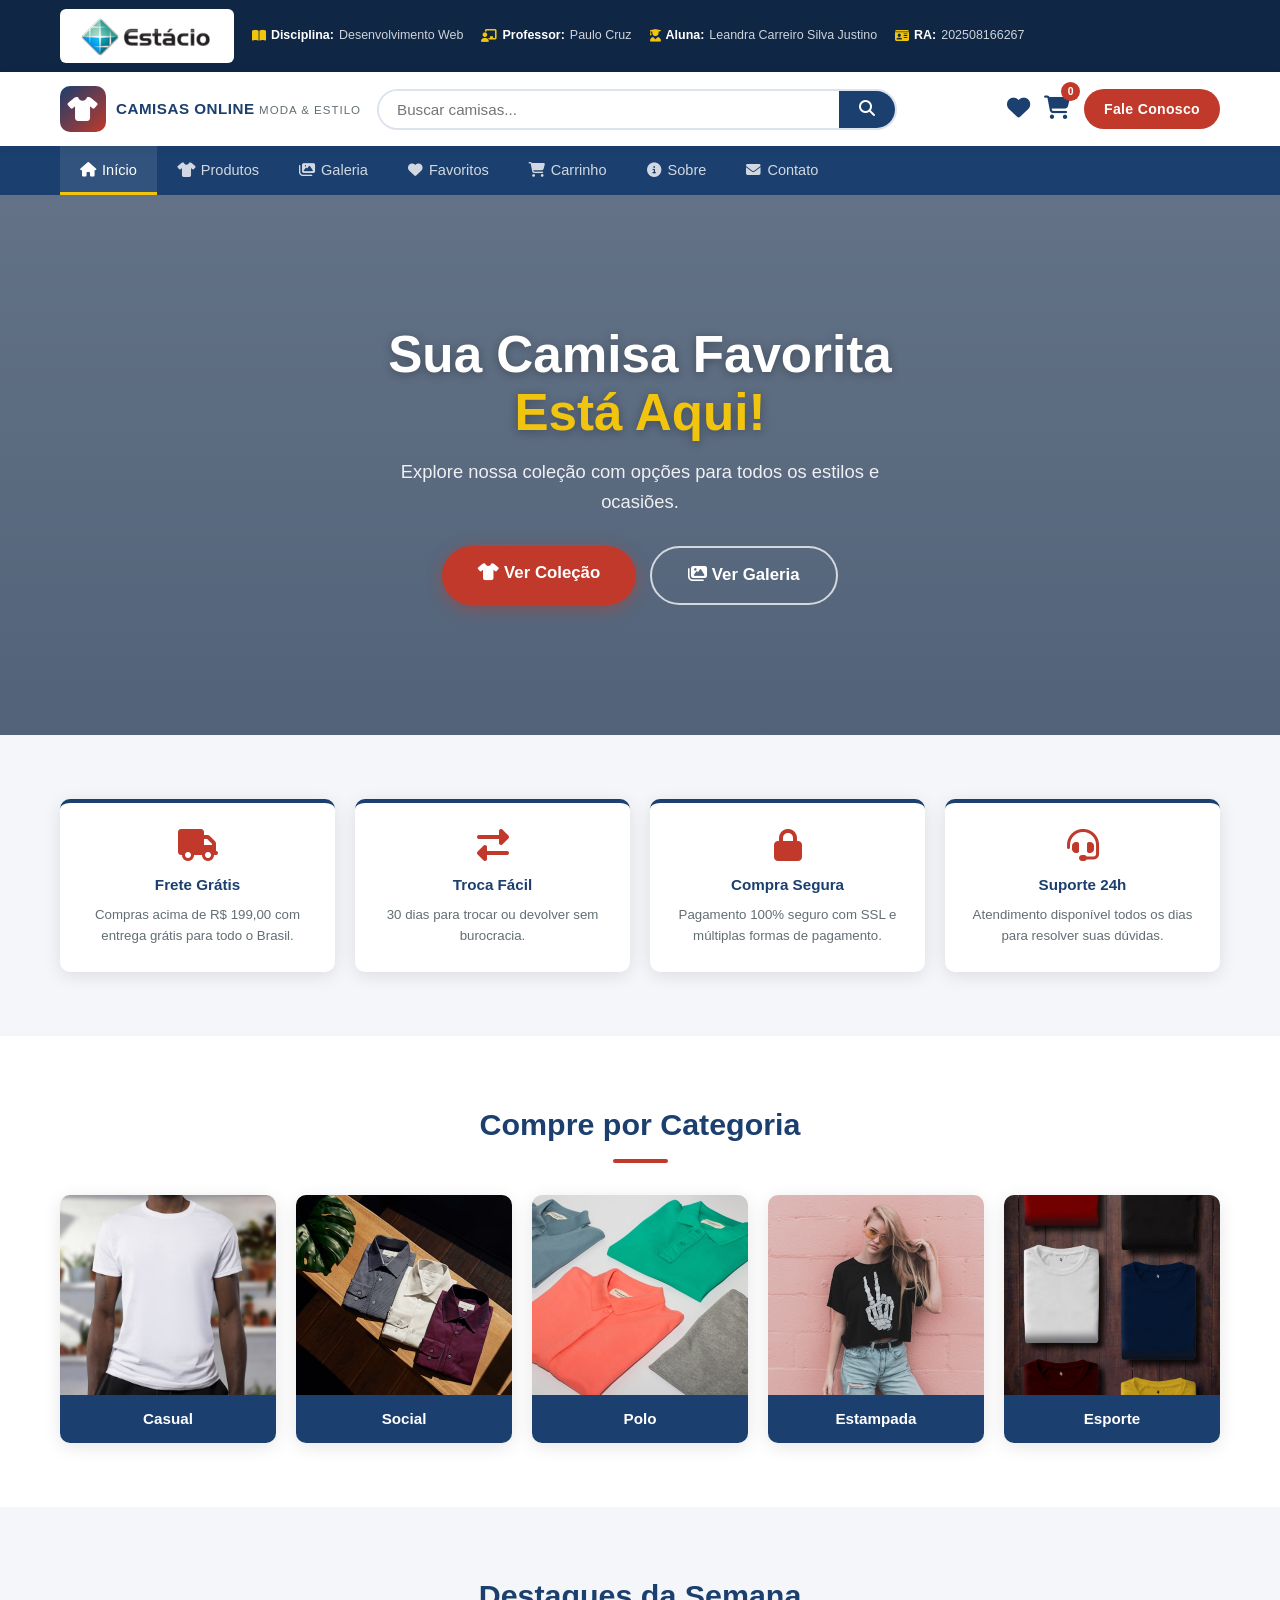
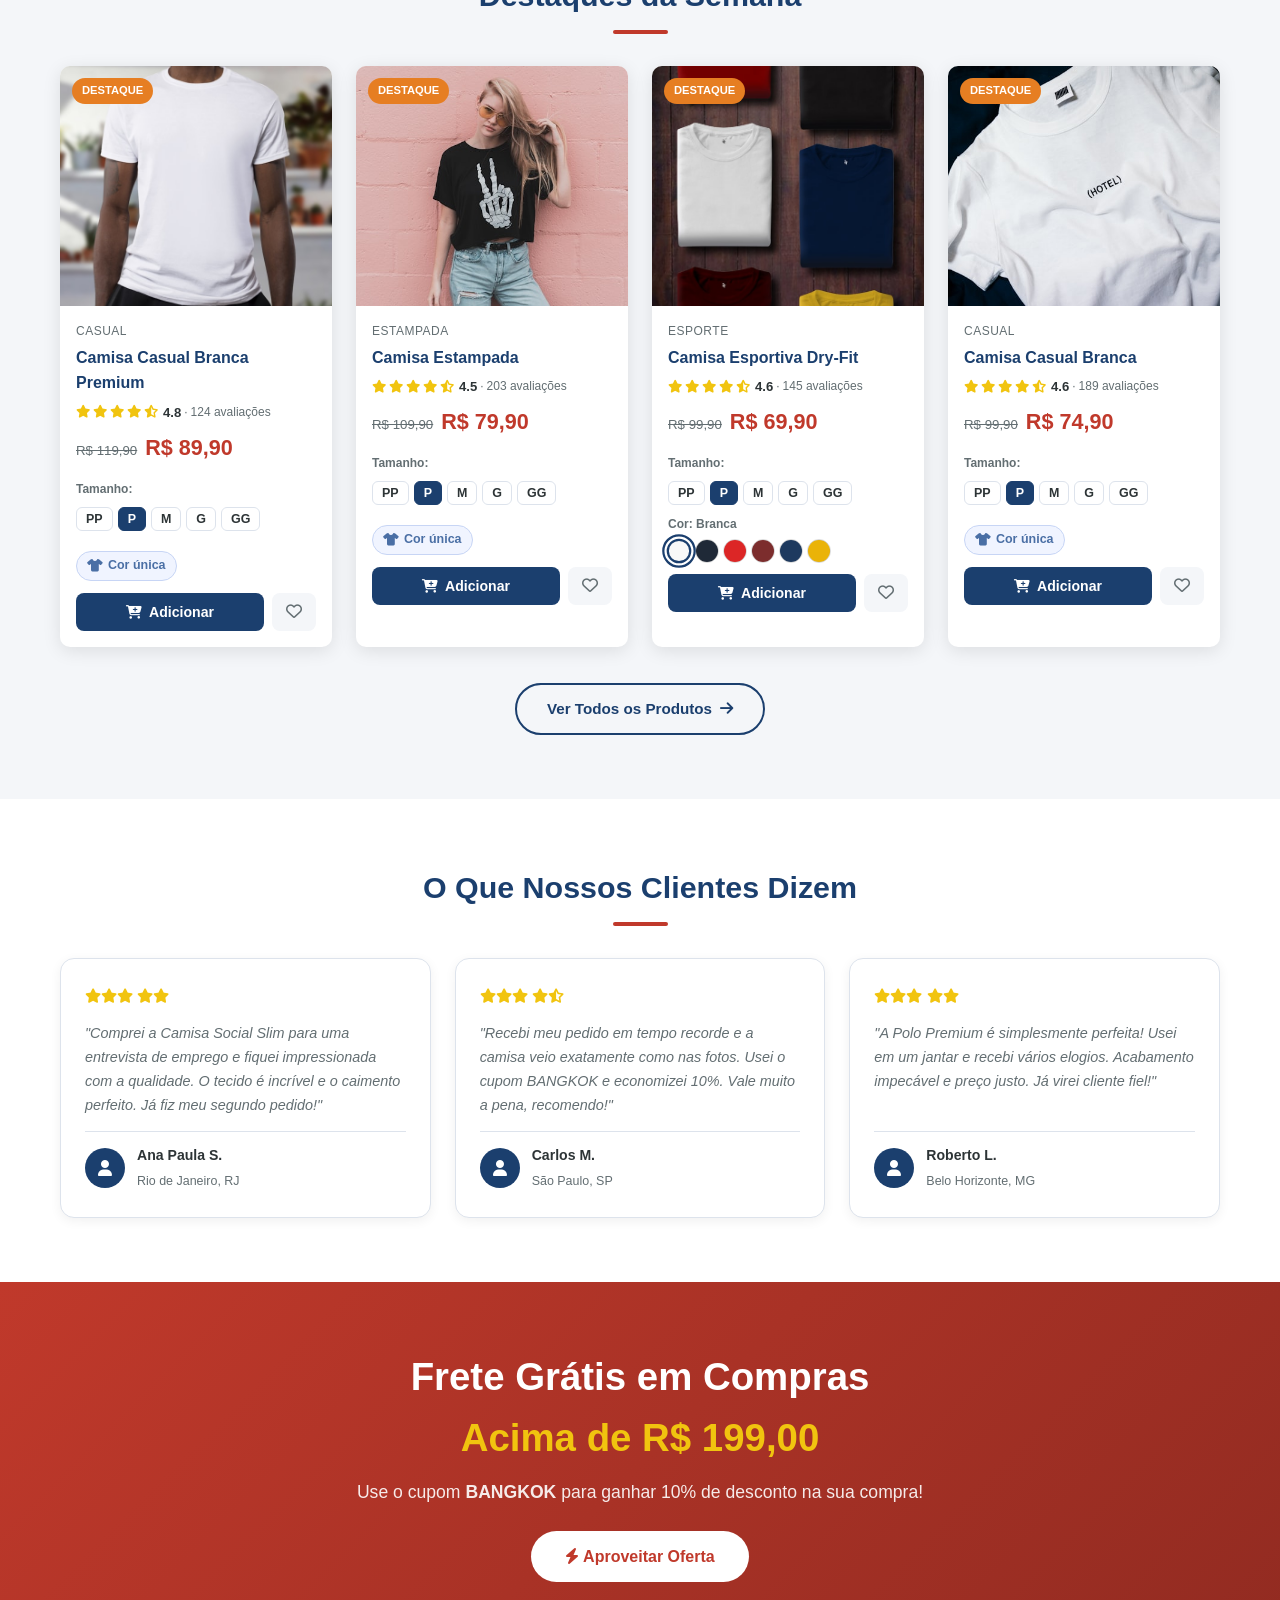
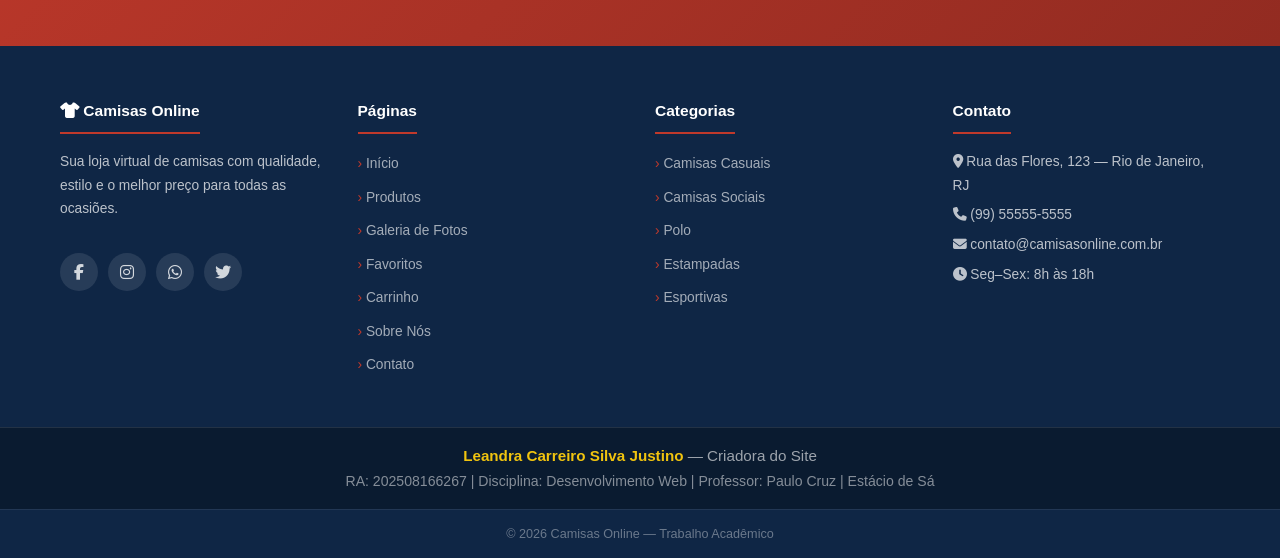
==== commit 8ee2f0f6: "Corrige indentacao do logo-estacio em todas as paginas" ====
--- a/index.html
+++ b/index.html
@@ -14,7 +14,7 @@
 <div class="barra-academica">
   <div class="container">
     <!-- Logo Estácio -->
-        <div class="logo-estacio">
+    <div class="logo-estacio">
       <img src="images/estacio-logo.png" alt="Logo Estácio de Sá" class="logo-estacio-img" />
     </div>
     <!-- Dados Acadêmicos -->
--- a/css/style.css
+++ b/css/style.css
@@ -562,6 +562,17 @@
   transform: scale(1.12);
 }
 
+/* ── COR ÚNICA ───────────────────────────────────────────── */
+.cor-unica-wrap {
+  display: inline-flex; align-items: center; gap: 5px;
+  margin: 10px 0 12px;
+  background: #f0f4ff; border: 1.5px solid #c7d5f5;
+  border-radius: 20px; padding: 4px 10px;
+  width: fit-content;
+}
+.cor-unica-icon { color: #4a6fa5; font-size: .78rem; }
+.cor-unica-label { font-size: .78rem; font-weight: 700; color: #4a6fa5; }
+
 .btn-limpar-filtros {
   width: 100%; padding: 10px;
   background: #fdecea; color: #c0392b;
@@ -822,15 +833,16 @@
 .overlay-modal.aberto { display: flex; }
 .modal-caixa {
   background: var(--branco); border-radius: var(--radius);
-  padding: 44px 36px; text-align: center; max-width: 420px; width: 92%;
-}
-.modal-caixa i      { font-size: 4rem; color: var(--verde); margin-bottom: 14px; }
-.modal-caixa h2     { color: var(--azul); margin-bottom: 10px; font-size: 1.6rem; }
-.modal-caixa p      { color: var(--texto-muted); margin-bottom: 8px; font-size: .95rem; }
+  padding: 28px 28px 24px; text-align: center; max-width: 400px; width: 92%;
+  max-height: 90vh; overflow-y: auto;
+}
+.modal-caixa > i    { font-size: 2.8rem; color: var(--verde); margin-bottom: 8px; }
+.modal-caixa h2     { color: var(--azul); margin-bottom: 8px; font-size: 1.35rem; }
+.modal-caixa p      { color: var(--texto-muted); margin-bottom: 6px; font-size: .88rem; }
 .modal-caixa button {
-  margin-top: 20px;
+  margin-top: 14px;
   background: var(--azul); color: var(--branco);
-  padding: 12px 30px; border-radius: 30px; font-size: 1rem; font-weight: 700;
+  padding: 10px 26px; border-radius: 30px; font-size: .95rem; font-weight: 700;
   transition: background var(--trans);
 }
 .modal-caixa button:hover { background: var(--vermelho); }
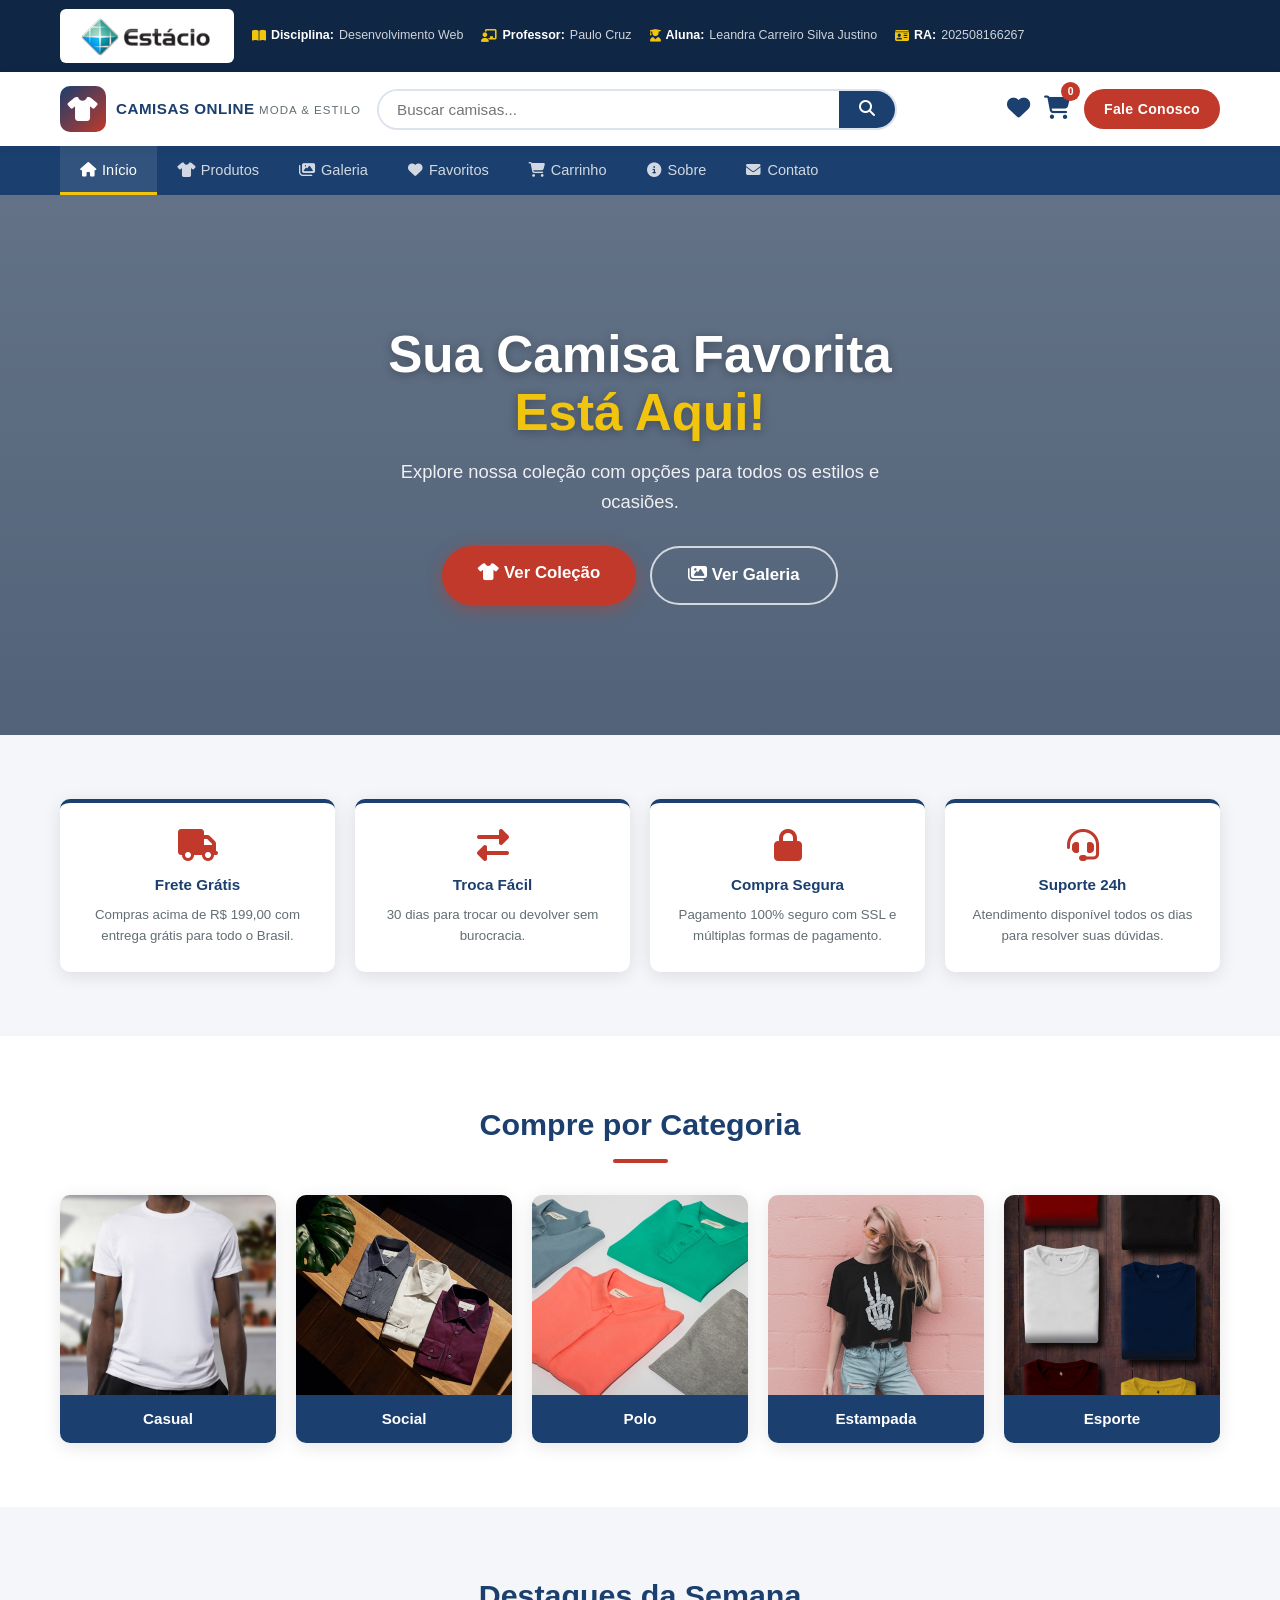
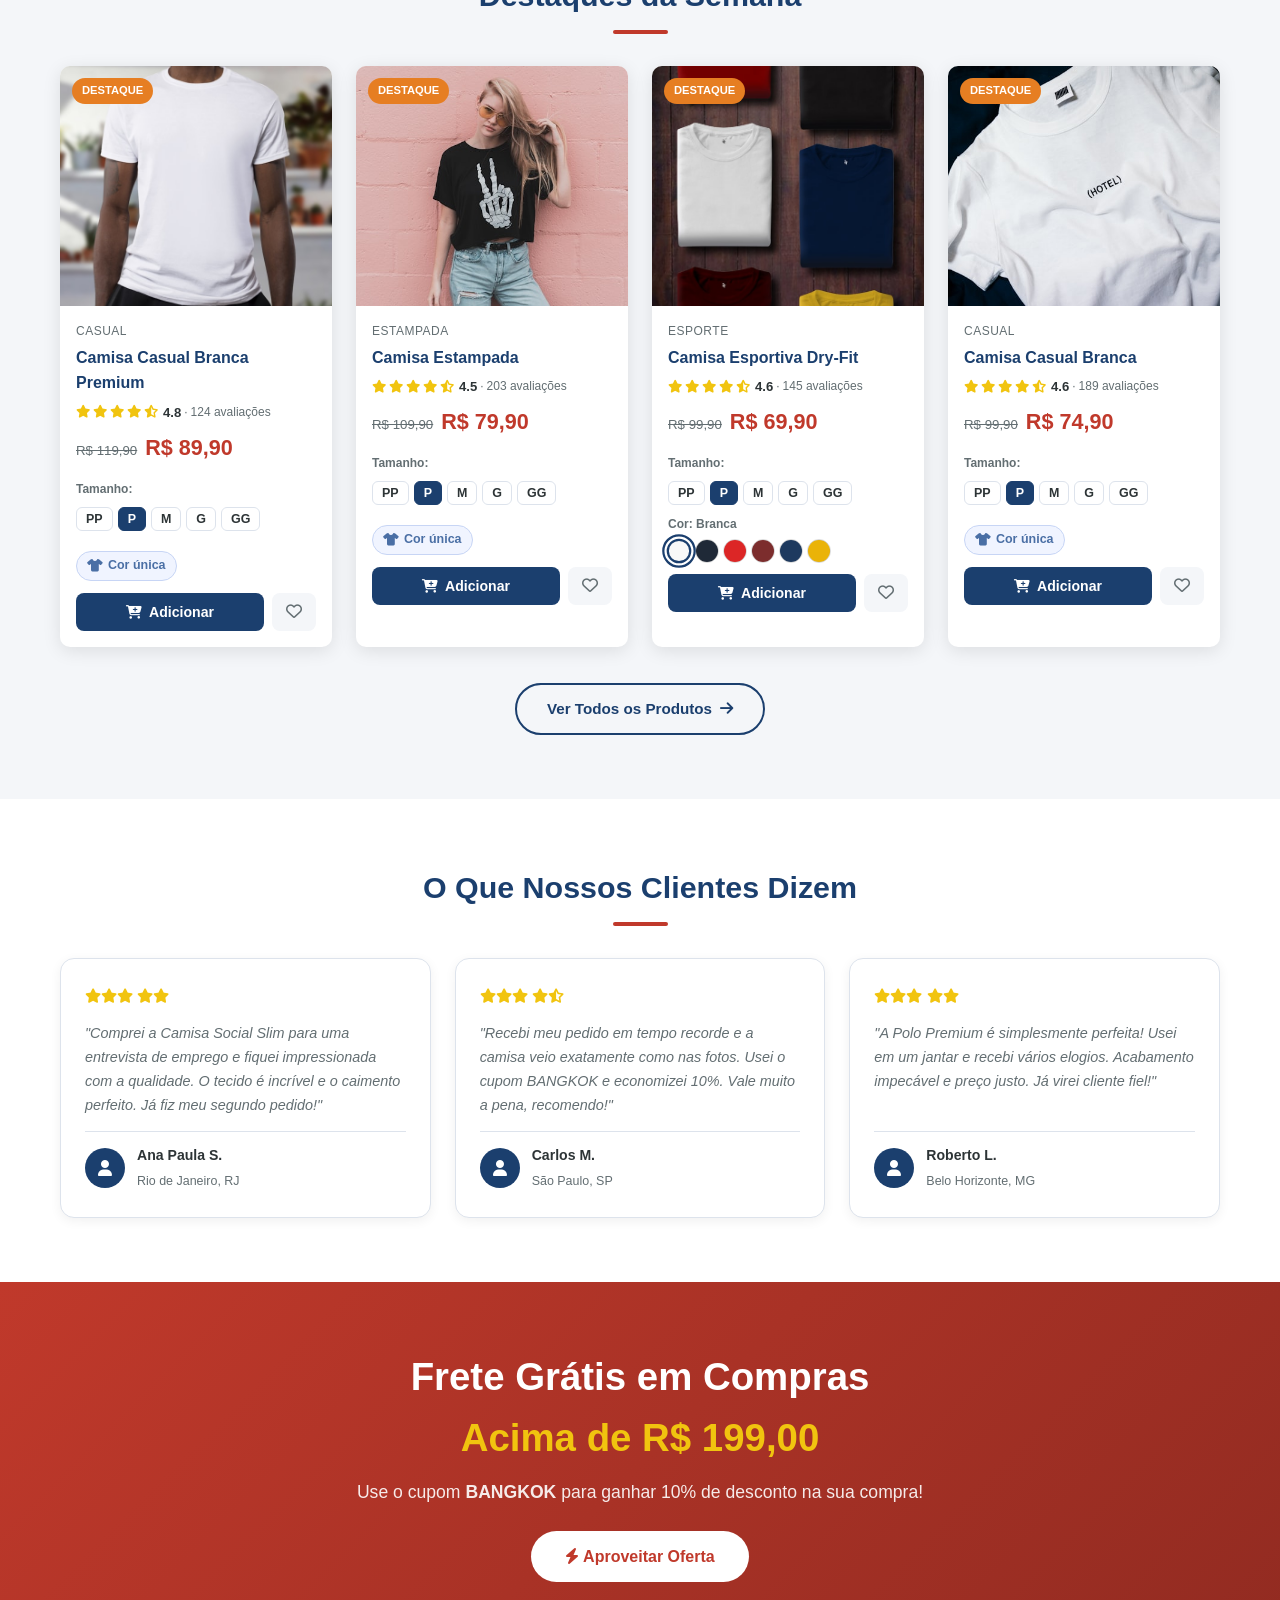
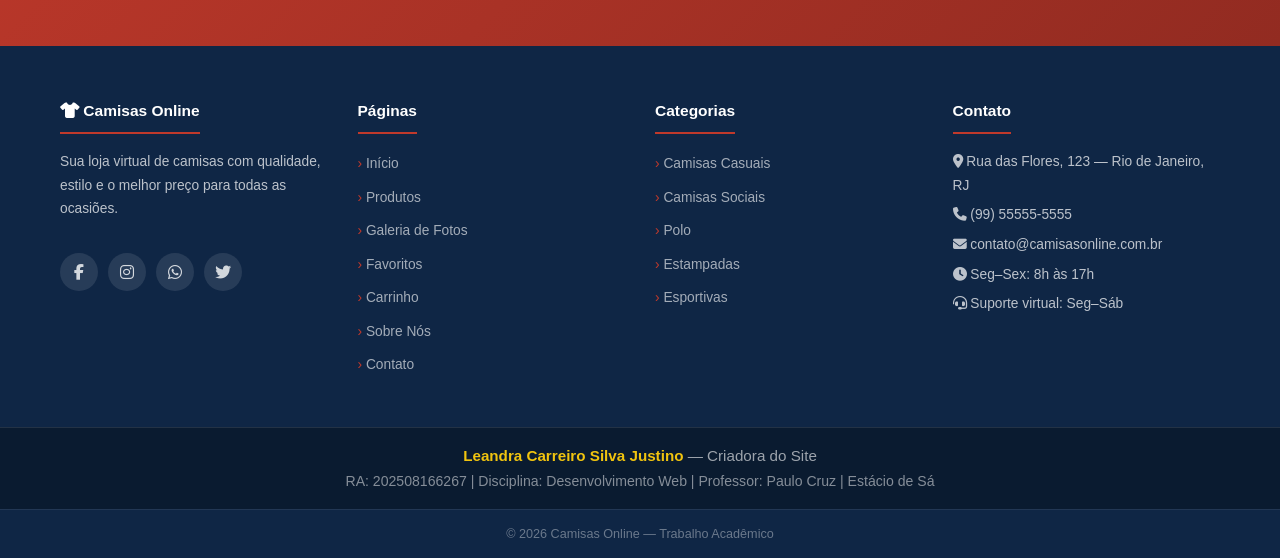
==== commit f9bb9b9c: "Atualiza horarios de atendimento: seg-sex 8h-17h e suporte virtual seg-sab" ====
--- a/index.html
+++ b/index.html
@@ -265,7 +265,8 @@
       <p><i class="fas fa-map-marker-alt"></i> Rua das Flores, 123 — Rio de Janeiro, RJ</p>
       <p><i class="fas fa-phone"></i> (99) 55555-5555</p>
       <p><i class="fas fa-envelope"></i> contato@camisasonline.com.br</p>
-      <p><i class="fas fa-clock"></i> Seg–Sex: 8h às 18h</p>
+      <p><i class="fas fa-clock"></i> Seg–Sex: 8h às 17h</p>
+      <p><i class="fas fa-headset"></i> Suporte virtual: Seg–Sáb</p>
     </div>
   </div>
 
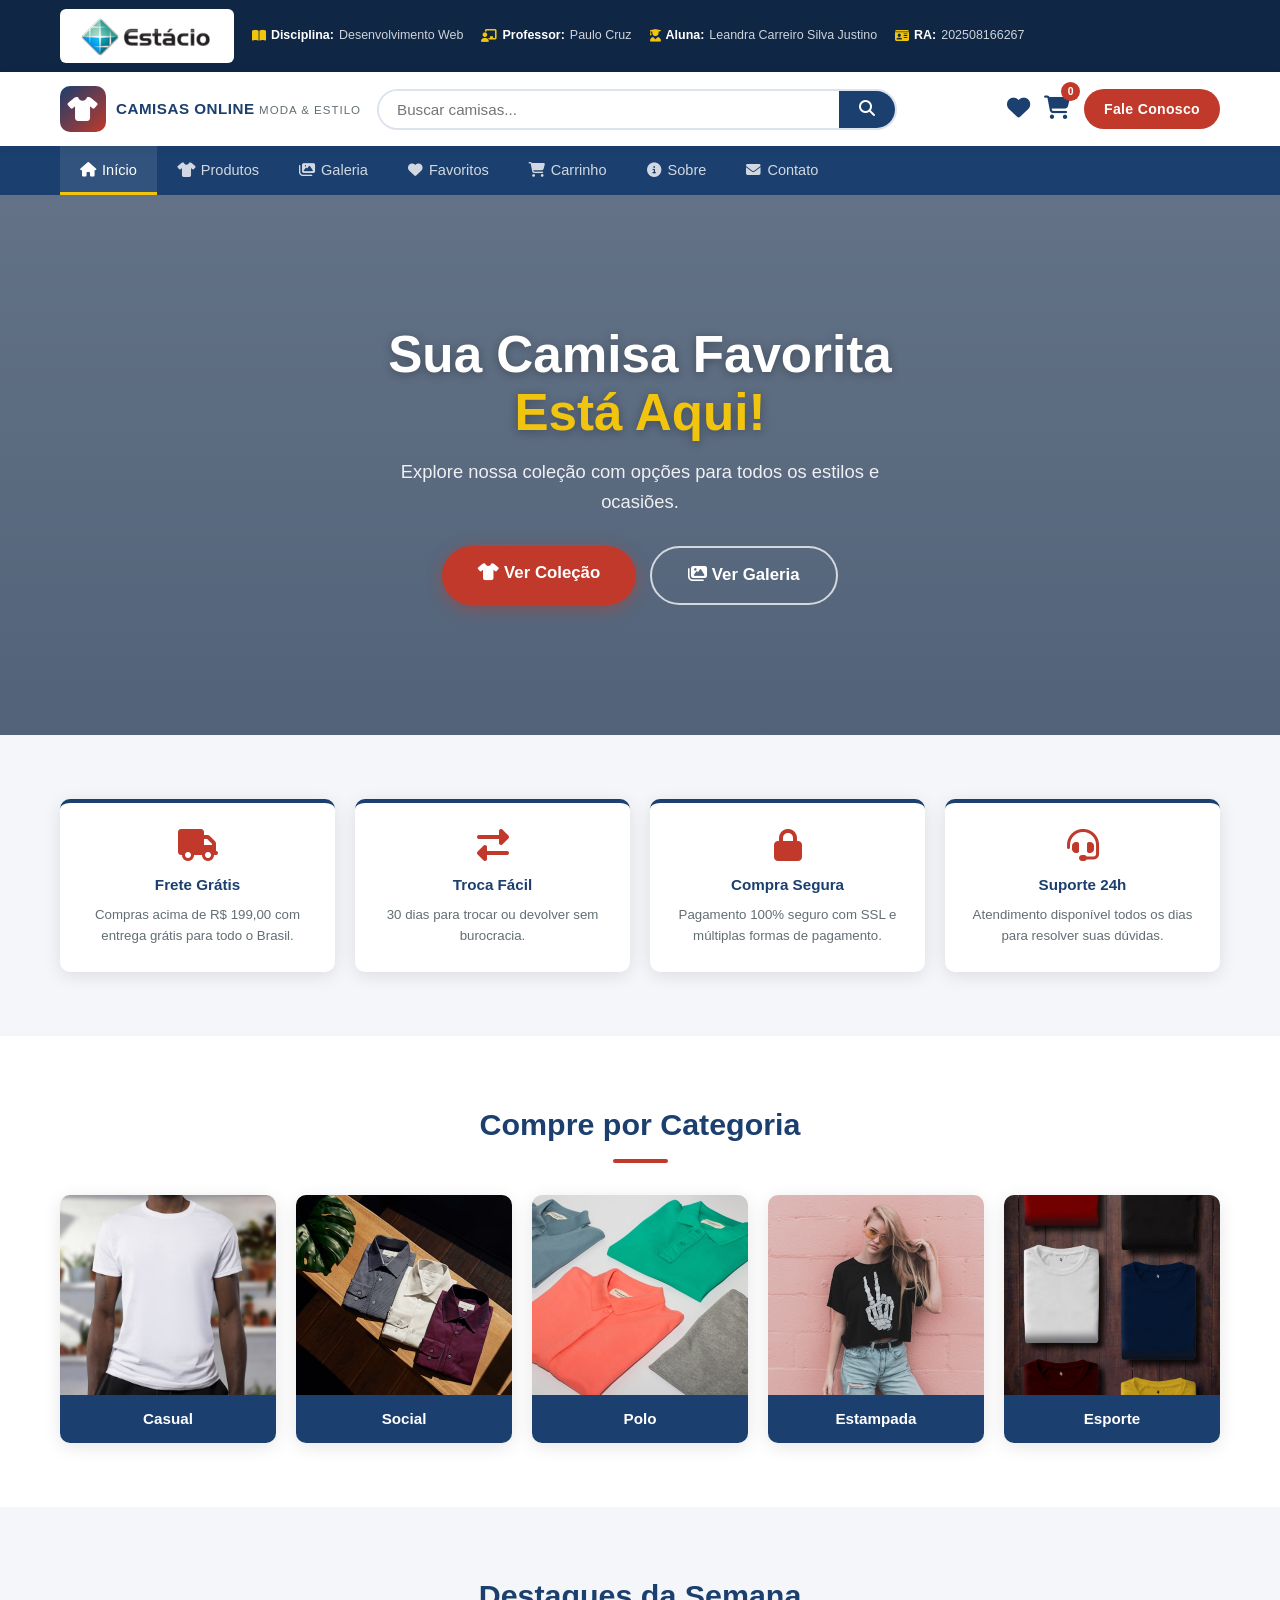
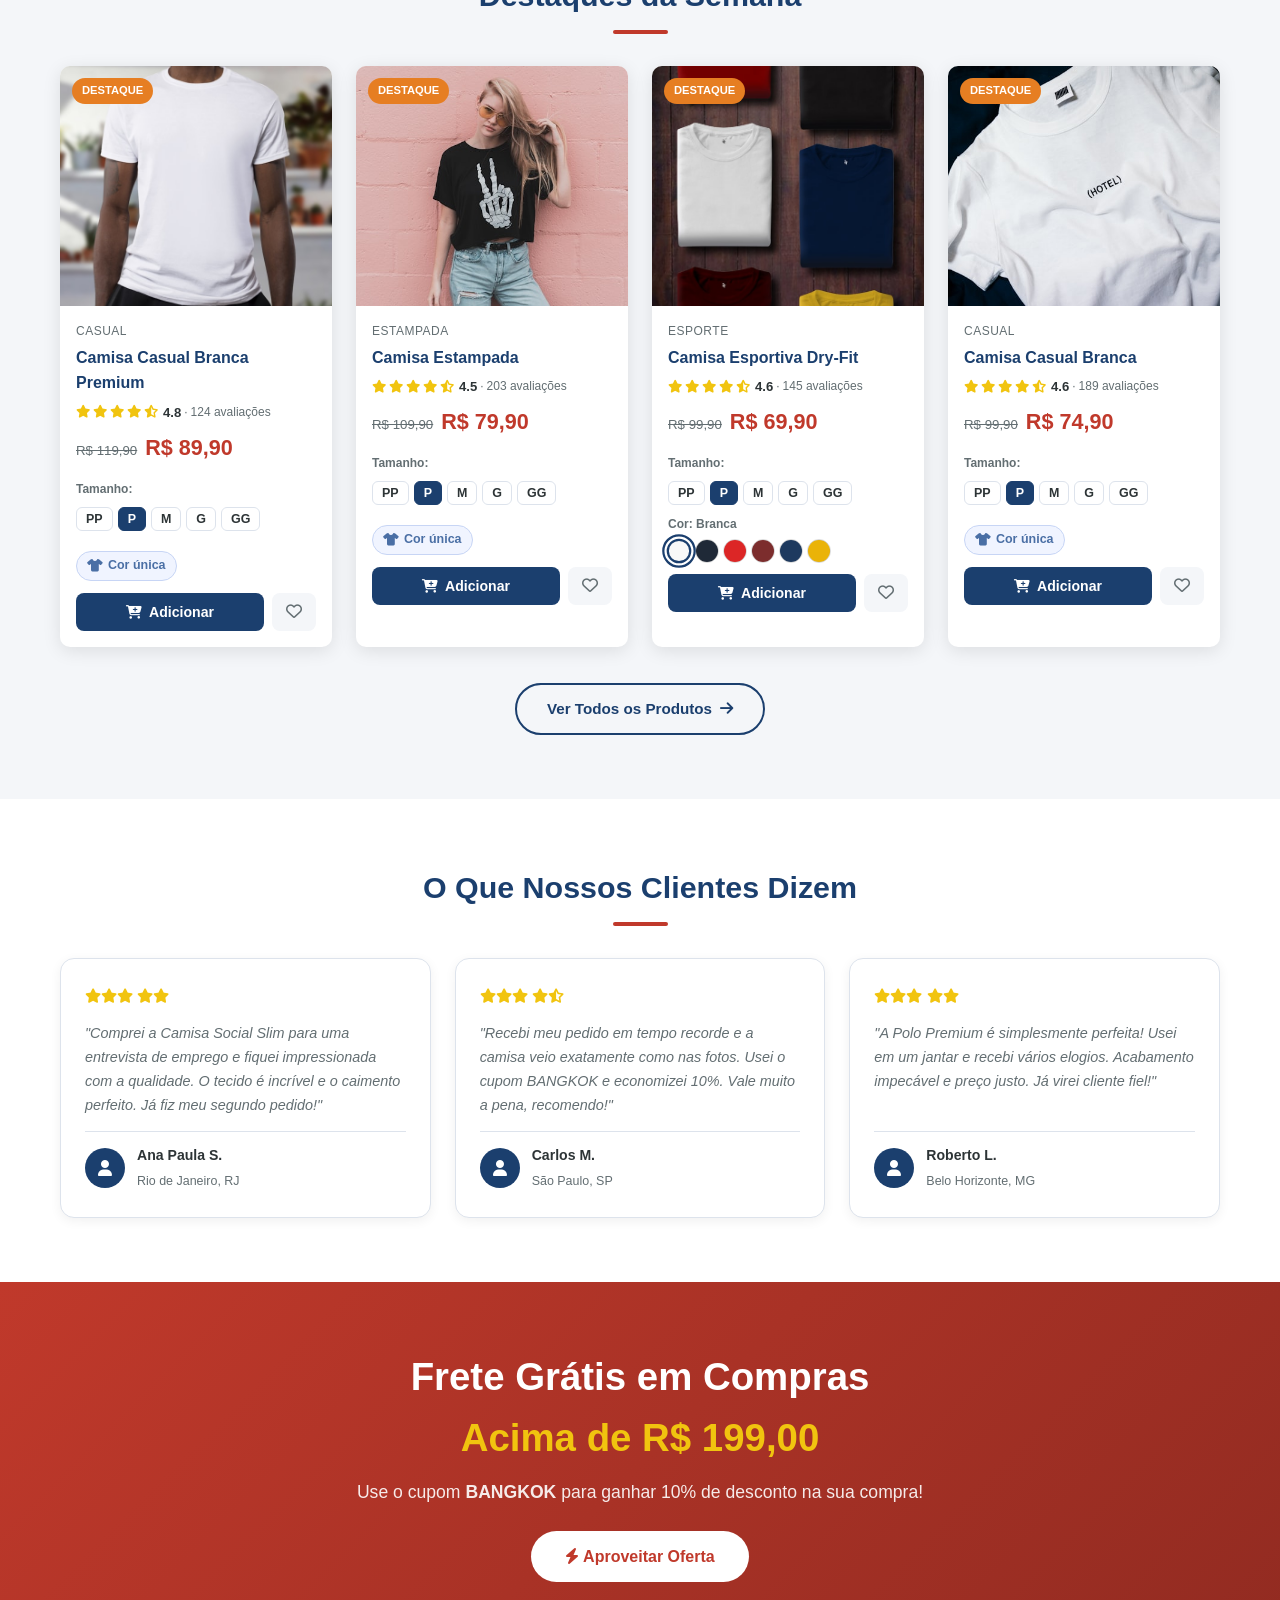
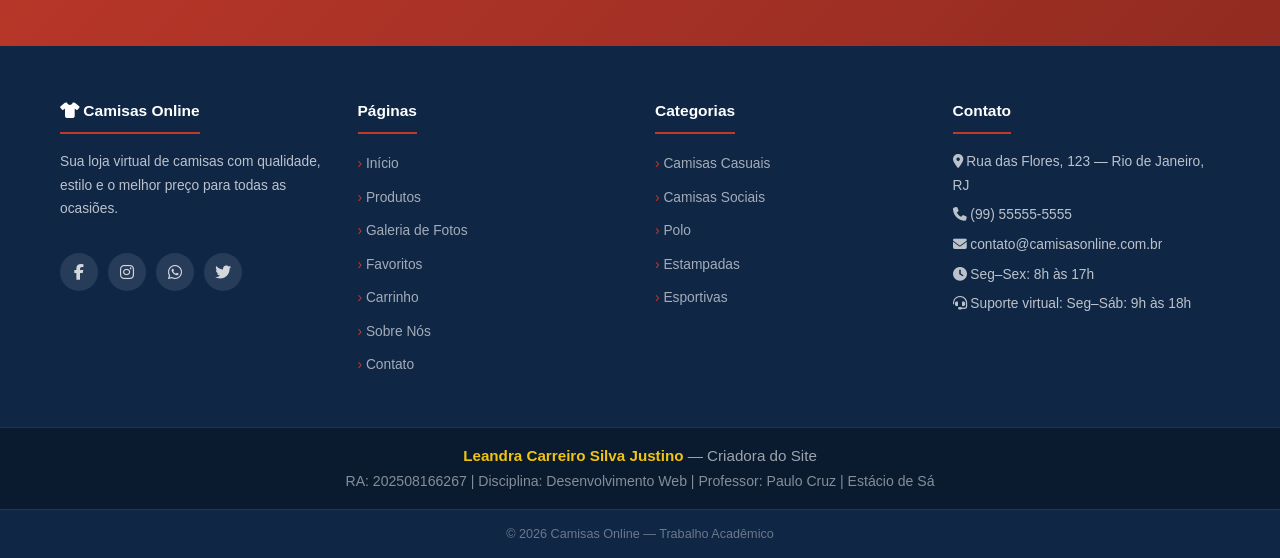
==== commit 29aa6ceb: "Adiciona horario 9h-18h no atendimento virtual de suporte" ====
--- a/index.html
+++ b/index.html
@@ -266,7 +266,7 @@
       <p><i class="fas fa-phone"></i> (99) 55555-5555</p>
       <p><i class="fas fa-envelope"></i> contato@camisasonline.com.br</p>
       <p><i class="fas fa-clock"></i> Seg–Sex: 8h às 17h</p>
-      <p><i class="fas fa-headset"></i> Suporte virtual: Seg–Sáb</p>
+      <p><i class="fas fa-headset"></i> Suporte virtual: Seg–Sáb: 9h às 18h</p>
     </div>
   </div>
 
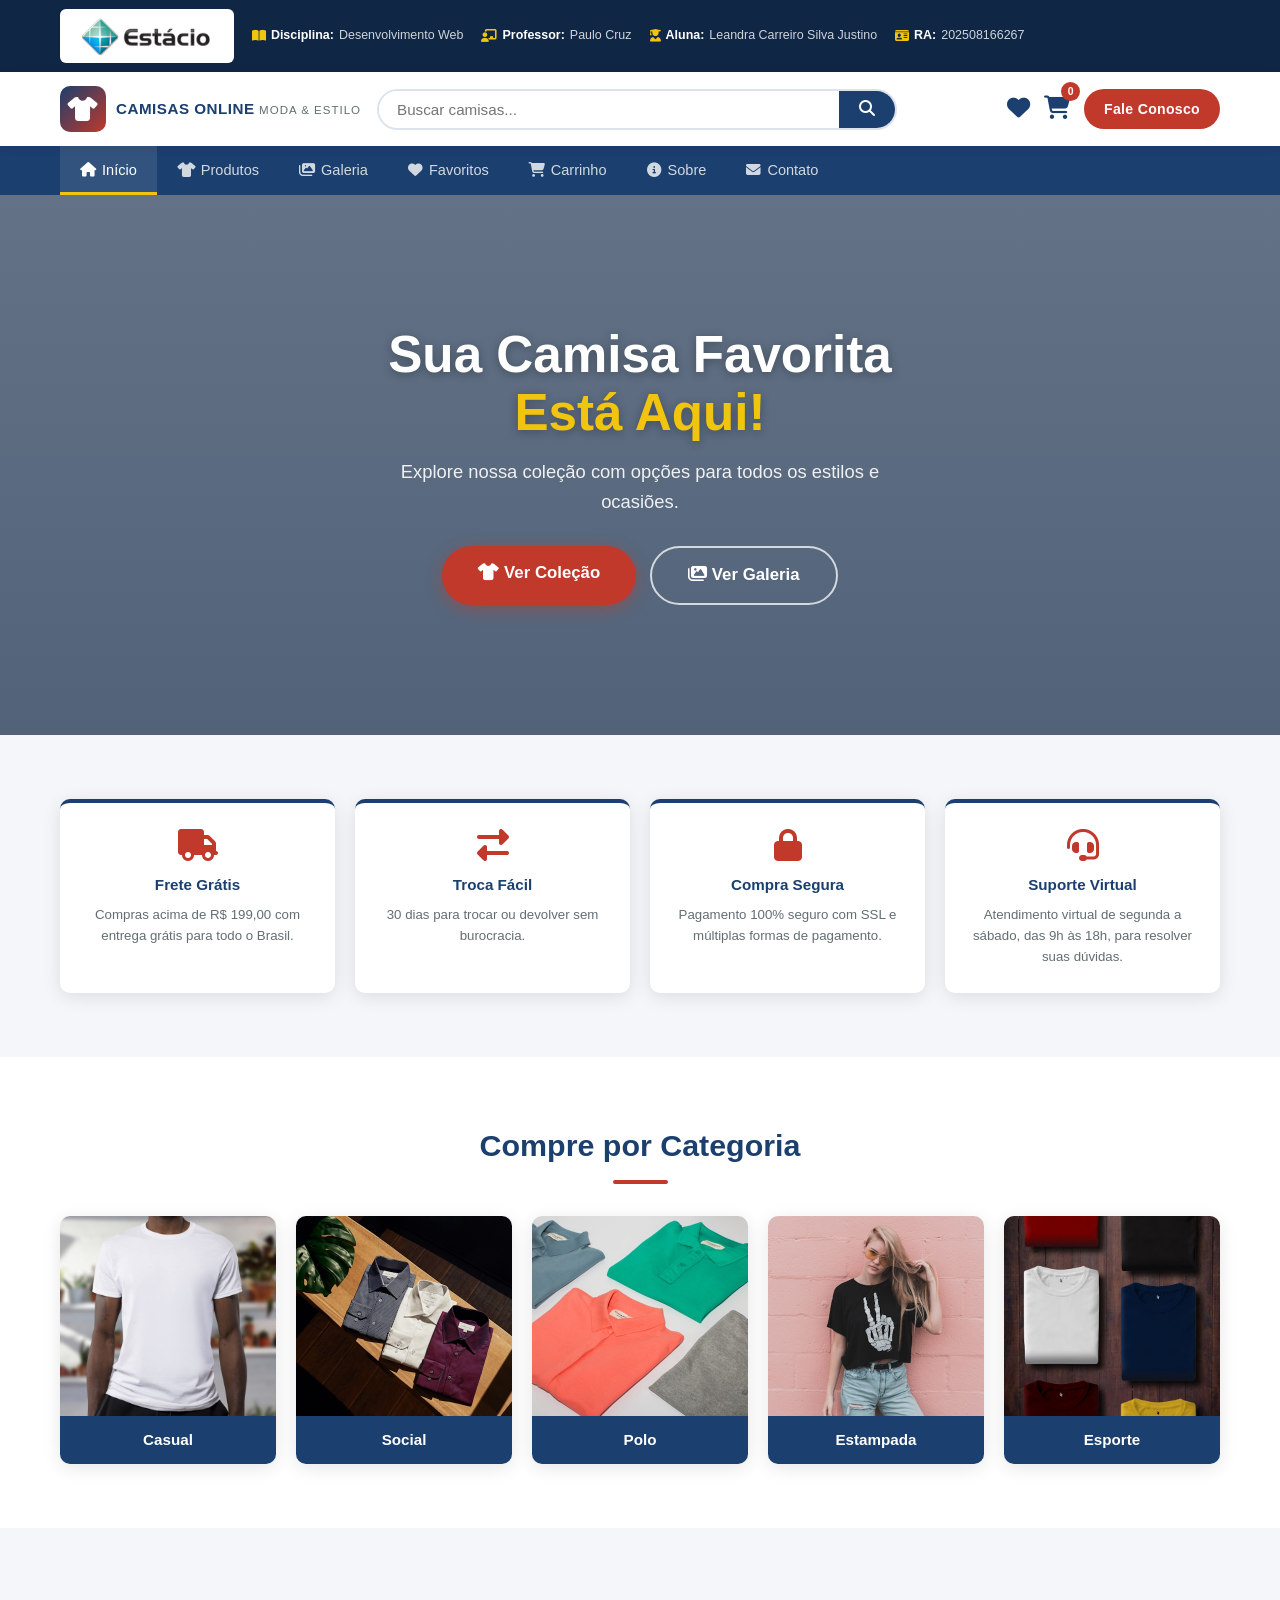
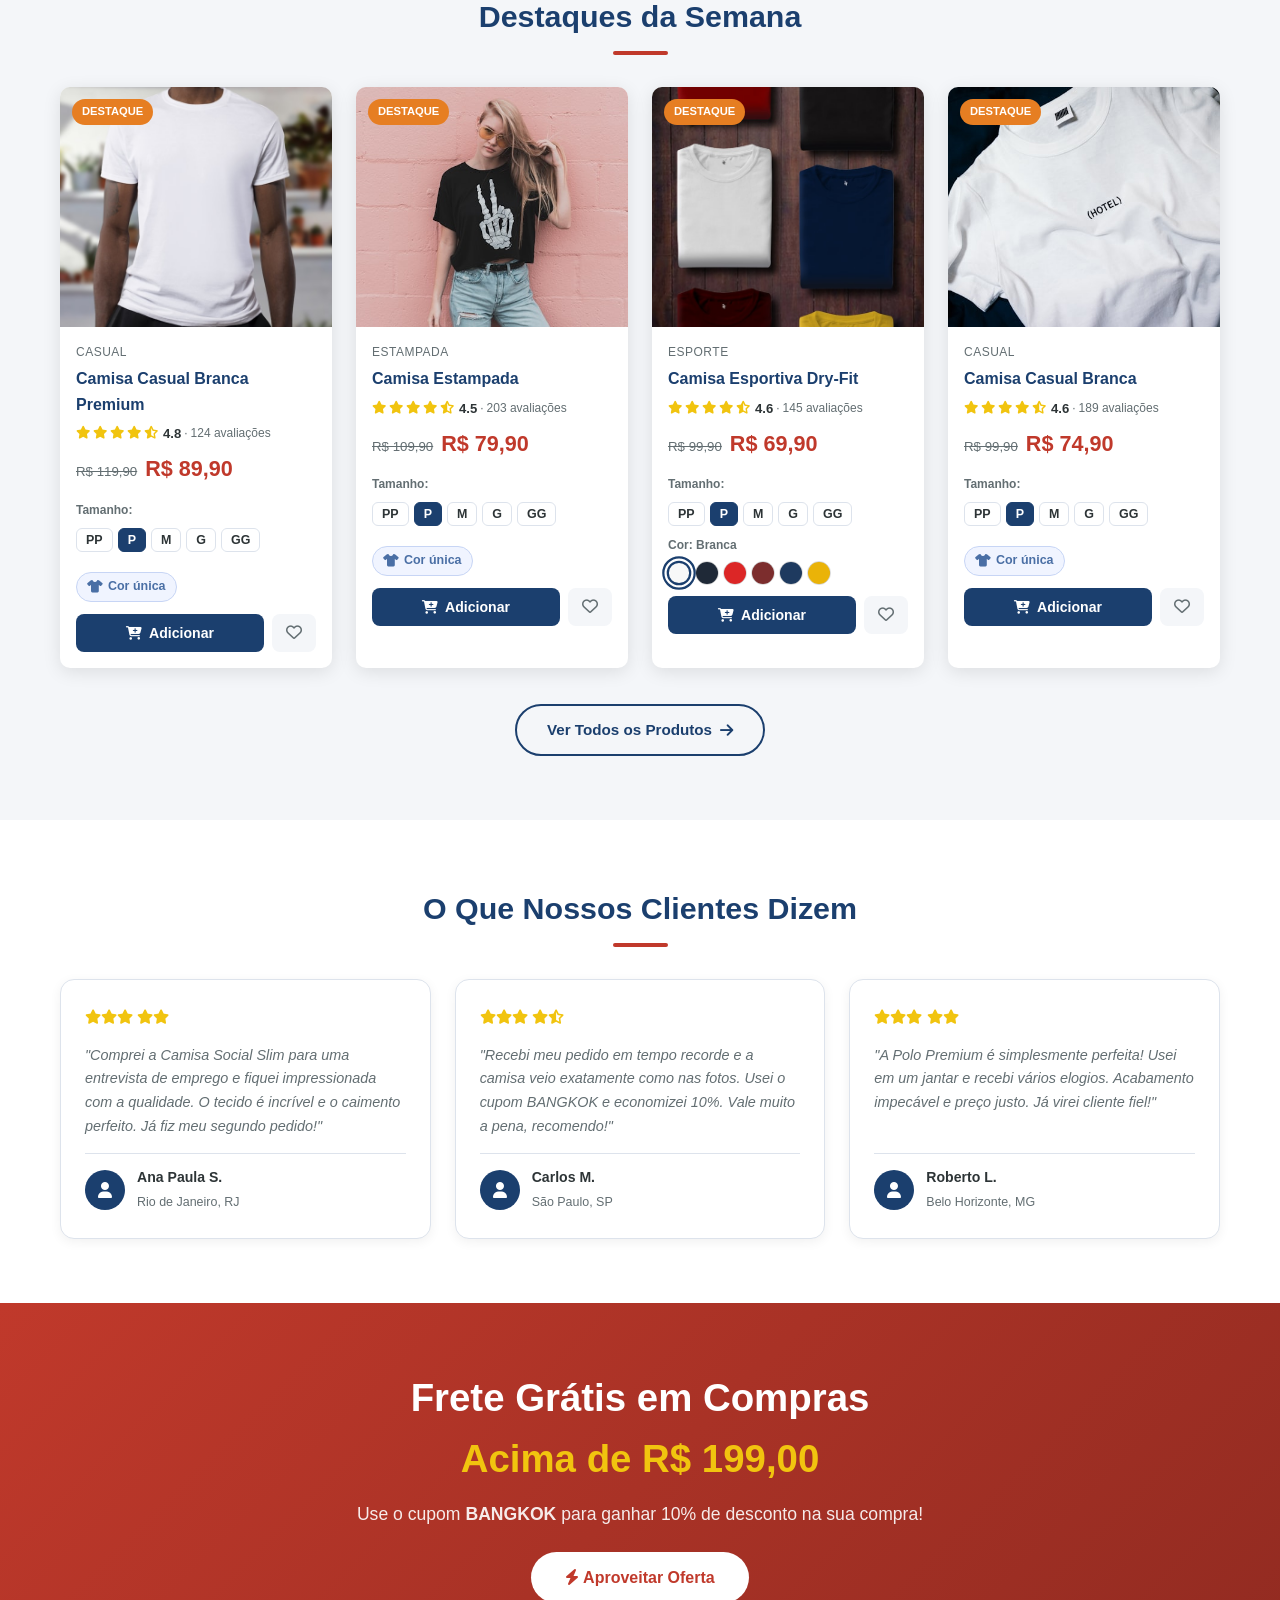
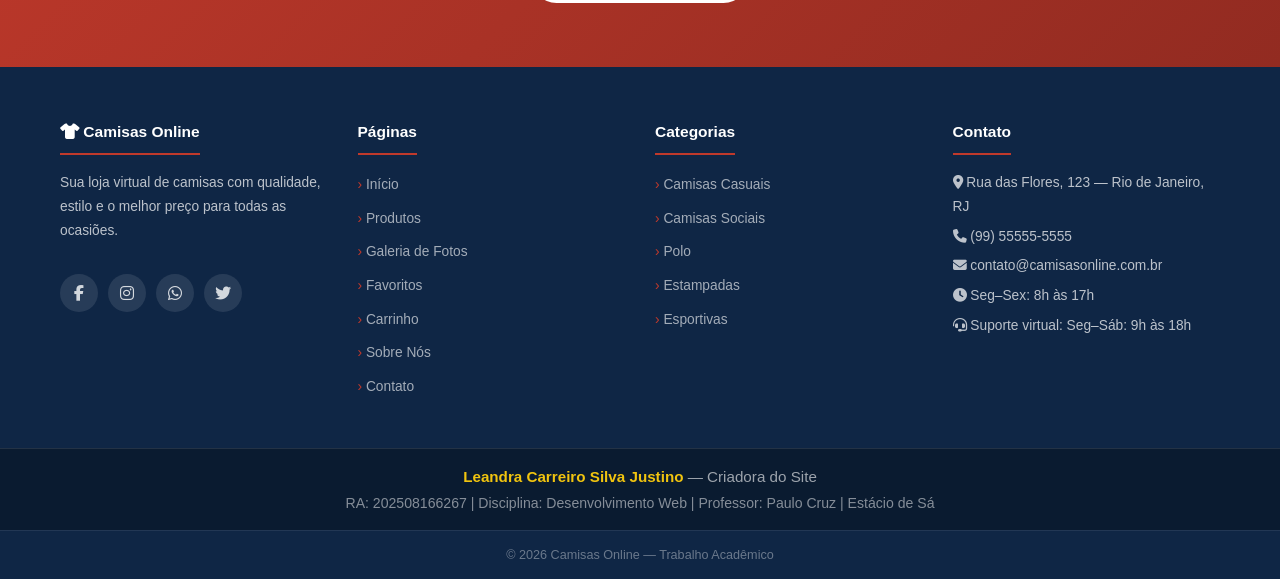
==== commit 56c6dc40: "Substitui Suporte 24h por Suporte Virtual com horario correto" ====
--- a/index.html
+++ b/index.html
@@ -109,8 +109,8 @@
       </div>
       <div class="vantagem-card">
         <i class="fas fa-headset"></i>
-        <h3>Suporte 24h</h3>
-        <p>Atendimento disponível todos os dias para resolver suas dúvidas.</p>
+        <h3>Suporte Virtual</h3>
+        <p>Atendimento virtual de segunda a sábado, das 9h às 18h, para resolver suas dúvidas.</p>
       </div>
     </div>
   </div>
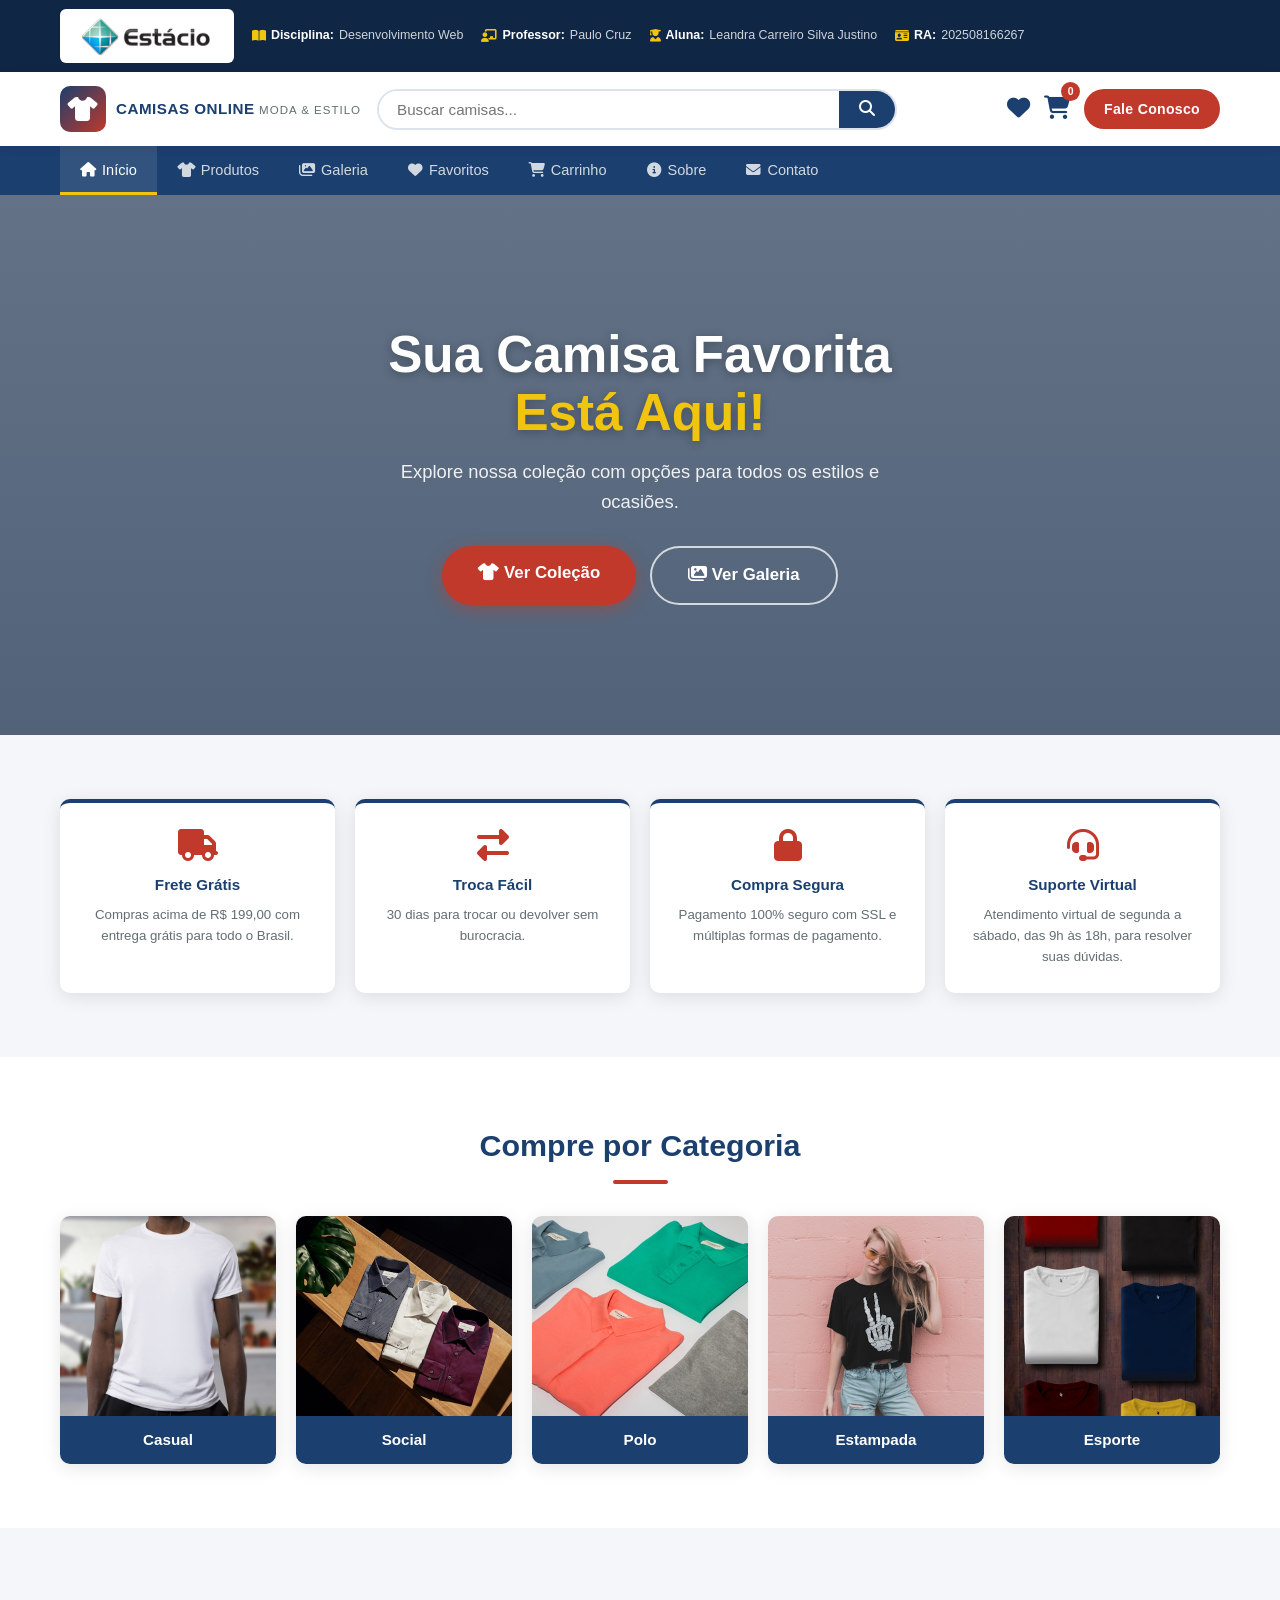
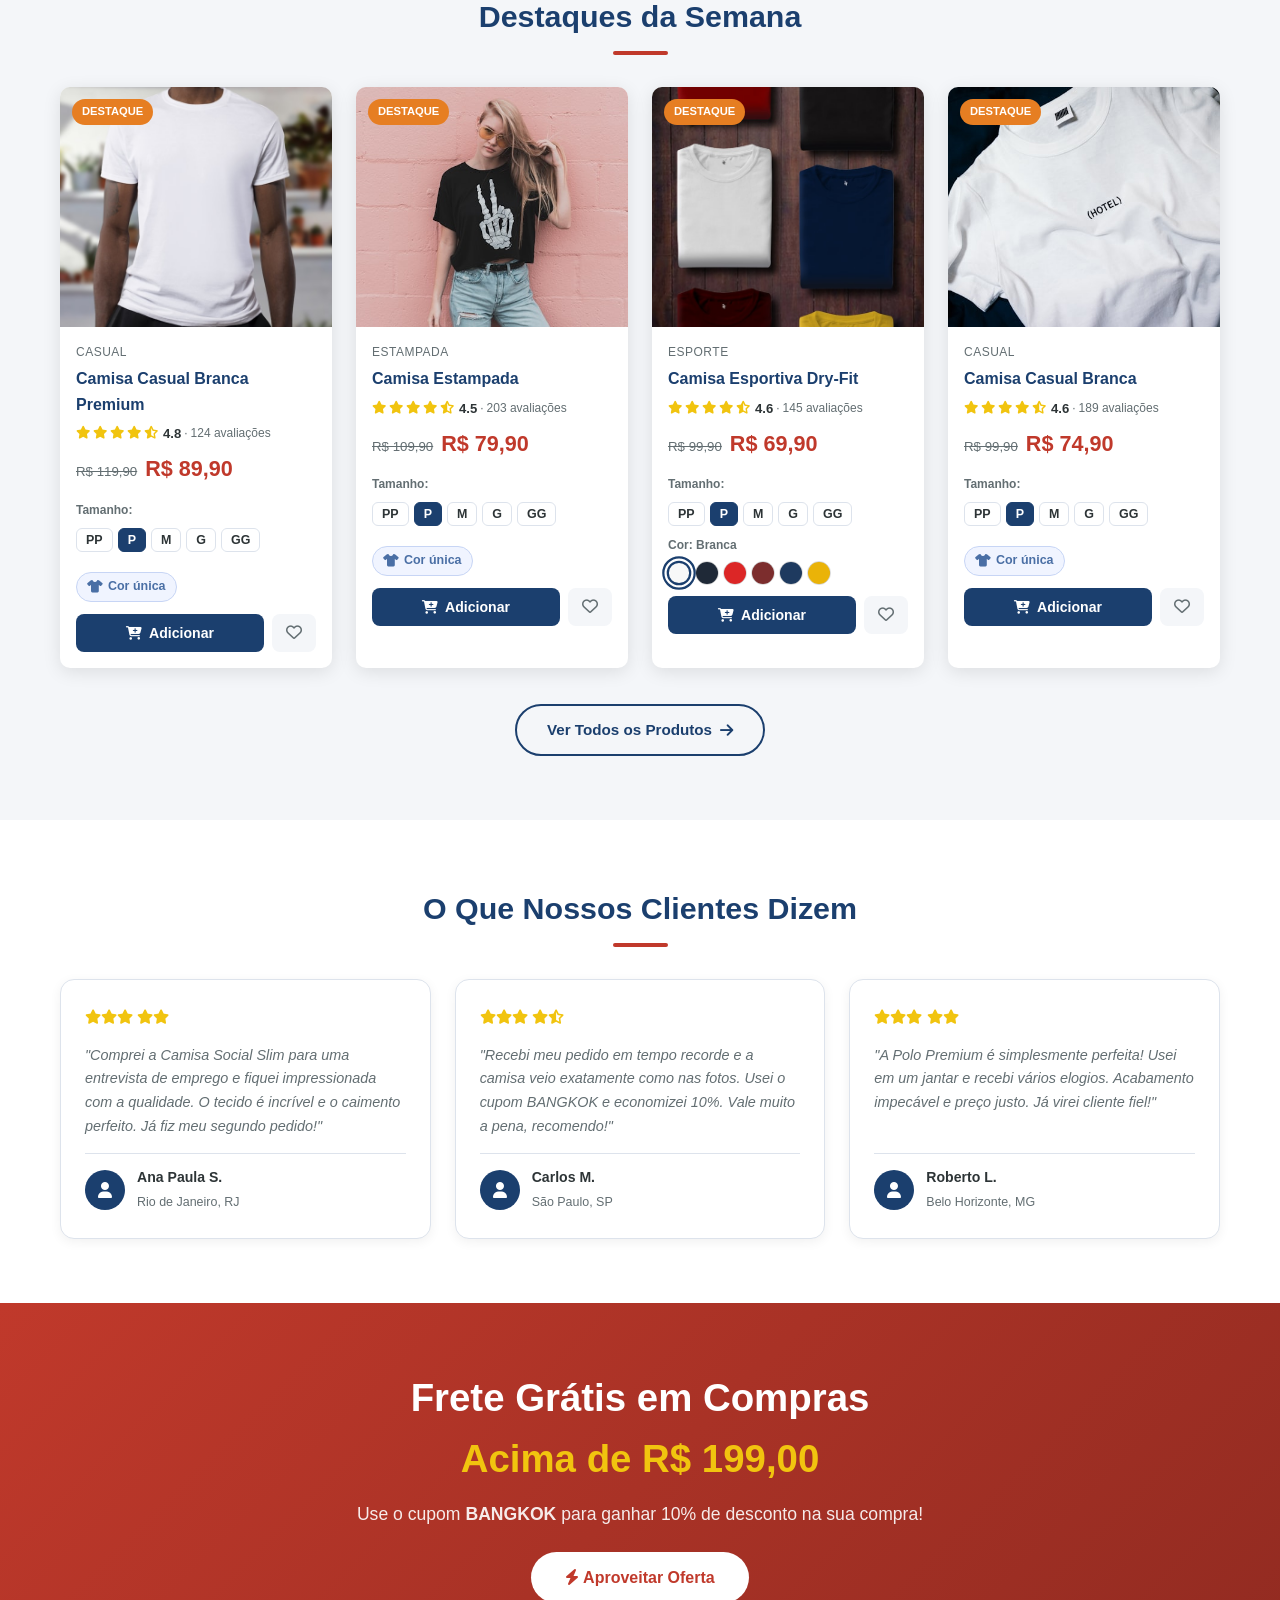
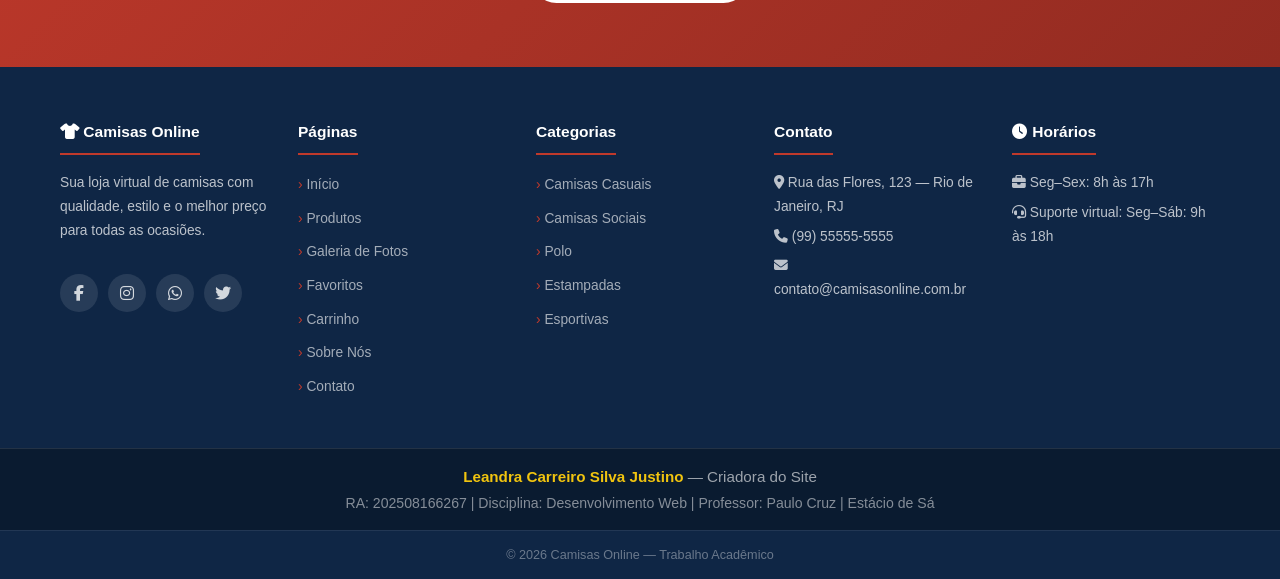
==== commit b3fe3850: "Adiciona coluna Horarios no rodape de todas as paginas" ====
--- a/index.html
+++ b/index.html
@@ -1,4 +1,4 @@
-<!DOCTYPE html>
+﻿<!DOCTYPE html>
 <html lang="pt-BR">
 <head>
   <meta charset="UTF-8" />
@@ -265,7 +265,10 @@
       <p><i class="fas fa-map-marker-alt"></i> Rua das Flores, 123 — Rio de Janeiro, RJ</p>
       <p><i class="fas fa-phone"></i> (99) 55555-5555</p>
       <p><i class="fas fa-envelope"></i> contato@camisasonline.com.br</p>
-      <p><i class="fas fa-clock"></i> Seg–Sex: 8h às 17h</p>
+    </div>
+    <div class="footer-col">
+      <h4><i class="fas fa-clock"></i> Horários</h4>
+      <p><i class="fas fa-briefcase"></i> Seg–Sex: 8h às 17h</p>
       <p><i class="fas fa-headset"></i> Suporte virtual: Seg–Sáb: 9h às 18h</p>
     </div>
   </div>
--- a/css/style.css
+++ b/css/style.css
@@ -172,7 +172,7 @@
   transition: color var(--trans);
 }
 .icone-carrinho:hover { color: var(--vermelho); }
-.icone-favoritos:hover { color: #e74c3c; }
+.icone-favoritos:hover { color: var(--vermelho); }
 .badge-carrinho, .badge-favoritos {
   position: absolute; top: -8px; right: -10px;
   background: var(--vermelho);
@@ -182,7 +182,7 @@
   border-radius: 50%;
   display: flex; align-items: center; justify-content: center;
 }
-.badge-favoritos { background: #e74c3c; }
+.badge-favoritos { background: var(--vermelho); }
 
 /* ── FAVORITOS PAGE ─────────────────────────────────────── */
 .favoritos-vazio {
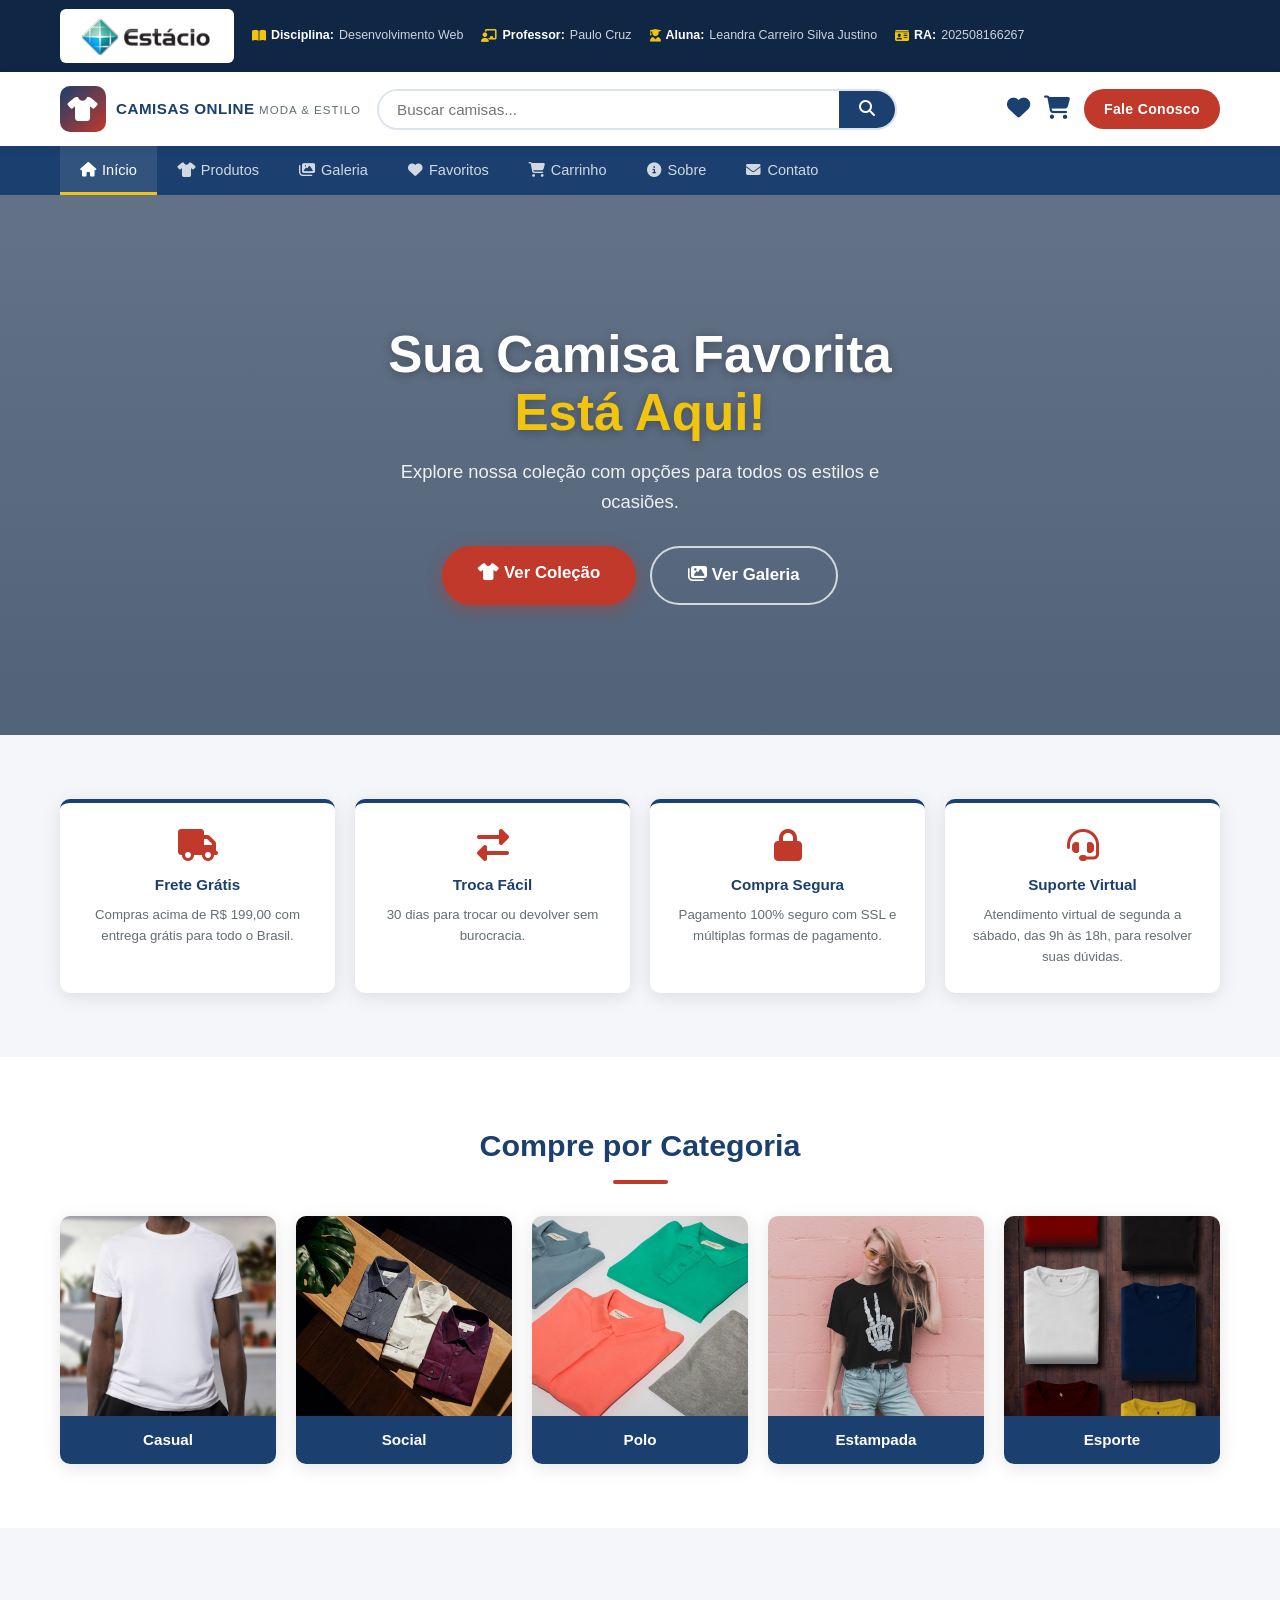
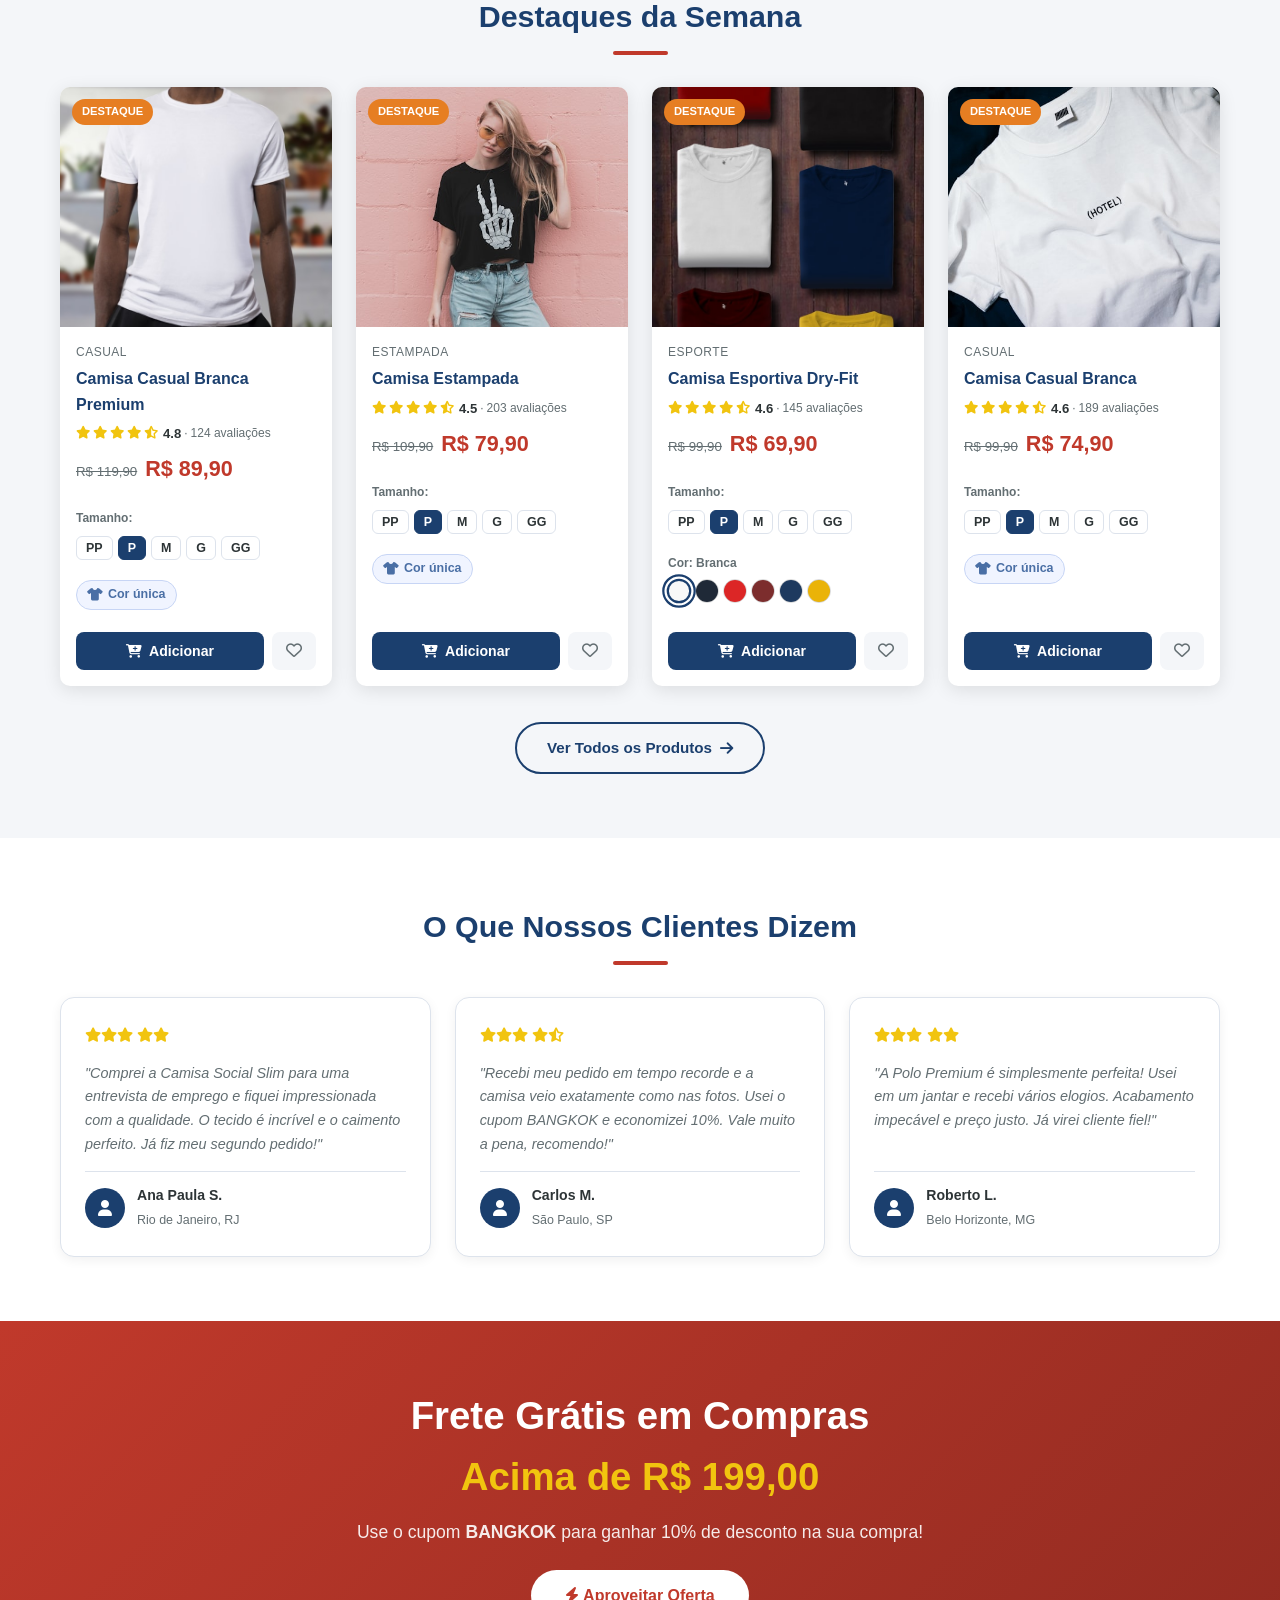
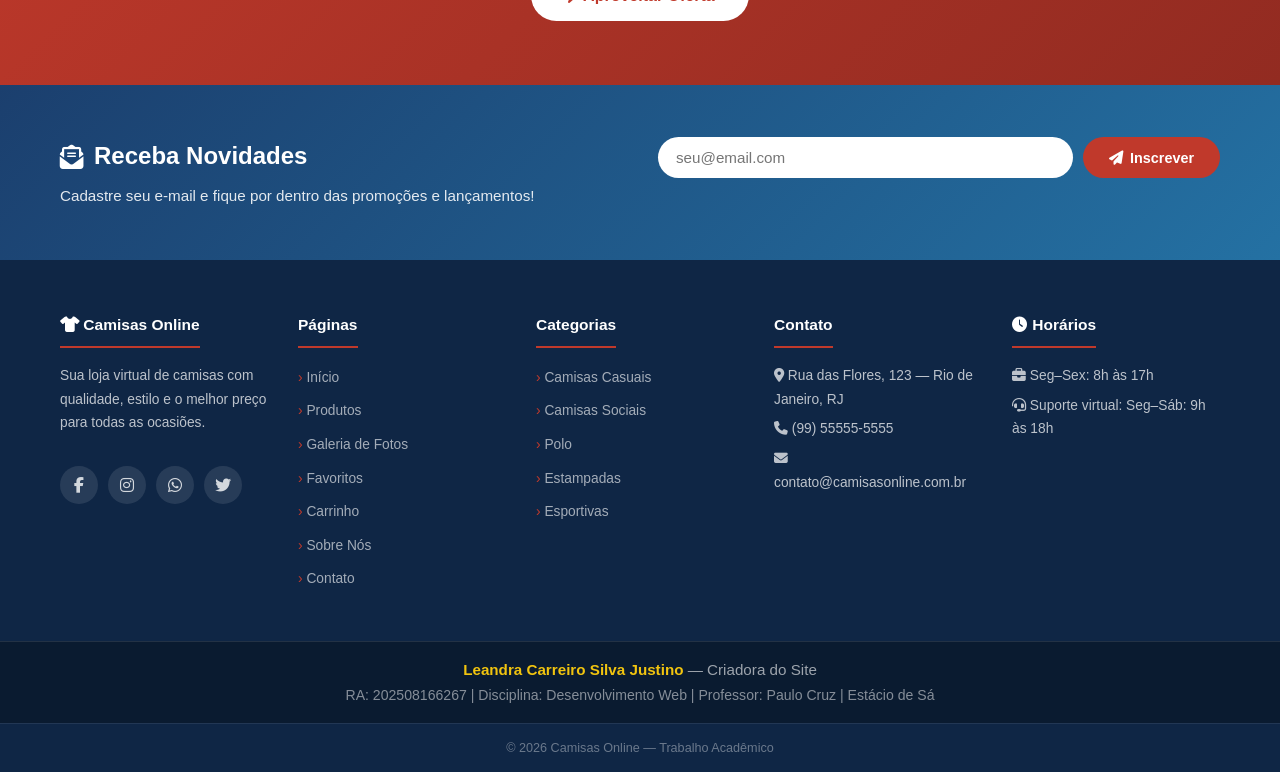
==== commit 4d8f99a8: "Adiciona cupom.php, newsletter.php e produtos.php com integracao via Fetch API" ====
--- a/index.html
+++ b/index.html
@@ -224,6 +224,23 @@
   </div>
 </section>
 
+<!-- ═══════════════ NEWSLETTER ═══════════════ -->
+<section class="newsletter-section">
+  <div class="container newsletter-inner">
+    <div class="newsletter-texto">
+      <h3><i class="fas fa-envelope-open-text"></i> Receba Novidades</h3>
+      <p>Cadastre seu e-mail e fique por dentro das promoções e lançamentos!</p>
+    </div>
+    <div class="newsletter-form-wrap">
+      <form class="newsletter-form" id="form-newsletter" onsubmit="return enviarNewsletter(event)">
+        <input type="email" id="newsletter-email" placeholder="seu@email.com" required />
+        <button type="submit"><i class="fas fa-paper-plane"></i> Inscrever</button>
+      </form>
+      <p class="newsletter-msg" id="newsletter-msg"></p>
+    </div>
+  </div>
+</section>
+
 <!-- ═══════════════ FOOTER ═══════════════ -->
 <footer class="footer">
   <div class="container footer-grid">
@@ -287,7 +304,7 @@
 <script src="js/main.js"></script>
 <script src="js/carrinho.js"></script>
 <script>
-  renderizarDestaques();
+  carregarProdutos().then(() => renderizarDestaques());
   atualizarBadge();
   atualizarBadgeFavoritos();
   iniciarBuscaHeader();
--- a/css/style.css
+++ b/css/style.css
@@ -182,8 +182,6 @@
   border-radius: 50%;
   display: flex; align-items: center; justify-content: center;
 }
-.badge-favoritos { background: var(--vermelho); }
-
 /* ── FAVORITOS PAGE ─────────────────────────────────────── */
 .favoritos-vazio {
   text-align: center; padding: 70px 20px; color: var(--texto-muted);
@@ -301,6 +299,9 @@
   box-shadow: var(--sombra);
   border-top: 4px solid var(--azul);
   transition: transform var(--trans);
+  display: flex;
+  flex-direction: column;
+  align-items: center;
 }
 .vantagem-card:hover { transform: translateY(-4px); }
 .vantagem-card i   { font-size: 2rem; color: var(--vermelho); margin-bottom: 12px; }
@@ -348,6 +349,8 @@
   box-shadow: var(--sombra);
   position: relative;
   transition: transform var(--trans), box-shadow var(--trans);
+  display: flex;
+  flex-direction: column;
 }
 .card-produto:hover {
   transform: translateY(-6px);
@@ -372,7 +375,12 @@
 }
 .card-produto:hover .produto-foto { transform: scale(1.05); }
 
-.produto-corpo { padding: 16px; }
+.produto-corpo {
+  padding: 16px;
+  flex: 1;
+  display: flex;
+  flex-direction: column;
+}
 .produto-cat   { font-size: .75rem; color: var(--texto-muted); text-transform: uppercase; letter-spacing: .5px; margin-bottom: 4px; }
 .produto-nome  { font-size: 1rem; font-weight: 700; color: var(--azul); margin-bottom: 6px; }
 
@@ -386,7 +394,12 @@
 .preco-de      { font-size: .83rem; color: var(--texto-muted); text-decoration: line-through; }
 .preco-por     { font-size: 1.35rem; font-weight: 800; color: var(--vermelho); }
 
-.acoes-produto { display: flex; gap: 8px; }
+.acoes-produto {
+  display: flex;
+  gap: 8px;
+  margin-top: auto;
+  padding-top: 10px;
+}
 .btn-add-cart {
   flex: 1; background: var(--azul); color: var(--branco);
   padding: 10px 14px; border-radius: 8px;
@@ -769,34 +782,53 @@
 
 /* ── MODAL CUPONS ────────────────────────────────────────── */
 .modal-cupons-caixa { max-width: 440px; text-align: left; position: relative; }
-.modal-fechar {
+.modal-caixa .modal-fechar {
   position: absolute; top: 12px; right: 12px;
-  background: none; border: none; font-size: .7rem;
-  color: var(--texto-muted); cursor: pointer; padding: 2px 5px;
+  background: none; border: none; font-size: 1rem;
+  color: var(--texto-muted); cursor: pointer; padding: 4px 8px;
   border-radius: 4px; line-height: 1; transition: color var(--trans);
-}
-.modal-fechar:hover { color: var(--vermelho); background: none; }
+  margin-top: 0;
+}
+.modal-caixa .modal-fechar:hover { color: var(--vermelho); background: none; }
 .lista-cupons { display: flex; flex-direction: column; gap: 10px; }
 .cupom-card {
   display: flex; align-items: center; gap: 14px;
   border: 1.5px solid var(--cinza-borda); border-radius: 10px;
   padding: 12px 14px; transition: border-color var(--trans);
 }
-.cupom-card:hover { border-color: var(--azul); }
+.cupom-card:hover:not(.cupom-indisponivel) { border-color: var(--azul); }
 .cupom-badge {
   min-width: 52px; height: 52px; background: var(--azul); color: #fff;
   border-radius: 10px; display: flex; align-items: center; justify-content: center;
   font-size: 1.1rem; font-weight: 800; flex-shrink: 0;
+  transition: background var(--trans);
 }
 .cupom-info { flex: 1; }
 .cupom-info strong { display: block; font-size: .92rem; color: var(--azul); letter-spacing: .5px; }
 .cupom-info span { font-size: .78rem; color: var(--texto-muted); }
+.cupom-falta {
+  display: block; font-size: .73rem; color: var(--laranja);
+  font-weight: 700; margin-top: 3px;
+}
 .btn-usar-cupom {
   padding: 7px 14px; background: var(--azul); color: #fff;
   border-radius: 8px; font-size: .82rem; font-weight: 700;
   cursor: pointer; white-space: nowrap; transition: background var(--trans);
 }
 .btn-usar-cupom:hover { background: var(--azul-esc); }
+
+/* Cupom indisponível */
+.cupom-indisponivel {
+  opacity: .55;
+  border-color: var(--cinza-borda) !important;
+}
+.cupom-indisponivel .cupom-badge { background: var(--texto-muted); }
+.cupom-indisponivel .cupom-info strong { color: var(--texto-muted); }
+.cupom-indisponivel .btn-usar-cupom {
+  background: var(--cinza-borda);
+  color: var(--texto-muted);
+  cursor: not-allowed;
+}
 
 /* ── MÉTODOS DE PAGAMENTO ────────────────────────────────── */
 .pagamento-area { margin: 18px 0 14px; }
@@ -927,6 +959,9 @@
   background: var(--branco); border-radius: var(--radius);
   padding: 28px 22px; text-align: center; box-shadow: var(--sombra);
   transition: transform var(--trans);
+  display: flex;
+  flex-direction: column;
+  align-items: center;
 }
 .card-valor:hover { transform: translateY(-5px); }
 .card-valor i  { font-size: 2.2rem; color: var(--vermelho); margin-bottom: 12px; }
@@ -995,6 +1030,47 @@
   border-top: 1px solid rgba(255,255,255,.08);
   text-align: center; padding: 14px 20px;
   font-size: .79rem; color: rgba(255,255,255,.38);
+}
+
+/* ── NEWSLETTER ──────────────────────────────────────────── */
+.newsletter-section {
+  background: linear-gradient(135deg, var(--azul) 0%, #2471a3 100%);
+  padding: 52px 0;
+  color: var(--branco);
+}
+.newsletter-inner {
+  display: flex;
+  align-items: flex-start;
+  gap: 36px;
+  flex-wrap: wrap;
+}
+.newsletter-texto { flex: 1; min-width: 240px; }
+.newsletter-texto h3 {
+  font-size: 1.5rem; font-weight: 800; margin-bottom: 8px;
+  display: flex; align-items: center; gap: 10px;
+}
+.newsletter-texto p { font-size: .95rem; opacity: .88; margin: 0; }
+.newsletter-form-wrap { flex: 1; min-width: 280px; }
+.newsletter-form {
+  display: flex; gap: 10px; flex-wrap: wrap;
+}
+.newsletter-form input {
+  flex: 1; min-width: 200px;
+  padding: 12px 18px; border: none; border-radius: 30px;
+  font-size: .95rem; outline: none; color: var(--texto);
+  transition: box-shadow .2s;
+}
+.newsletter-form input:focus { box-shadow: 0 0 0 3px rgba(255,255,255,.4); }
+.newsletter-form button {
+  background: var(--vermelho); color: var(--branco);
+  padding: 12px 26px; border-radius: 30px;
+  font-size: .9rem; font-weight: 700; white-space: nowrap;
+  transition: background var(--trans);
+  display: flex; align-items: center; gap: 7px;
+}
+.newsletter-form button:hover { background: var(--laranja); }
+.newsletter-msg {
+  font-size: .82rem; margin-top: 10px; min-height: 18px;
 }
 
 /* ── TOAST ───────────────────────────────────────────────── */
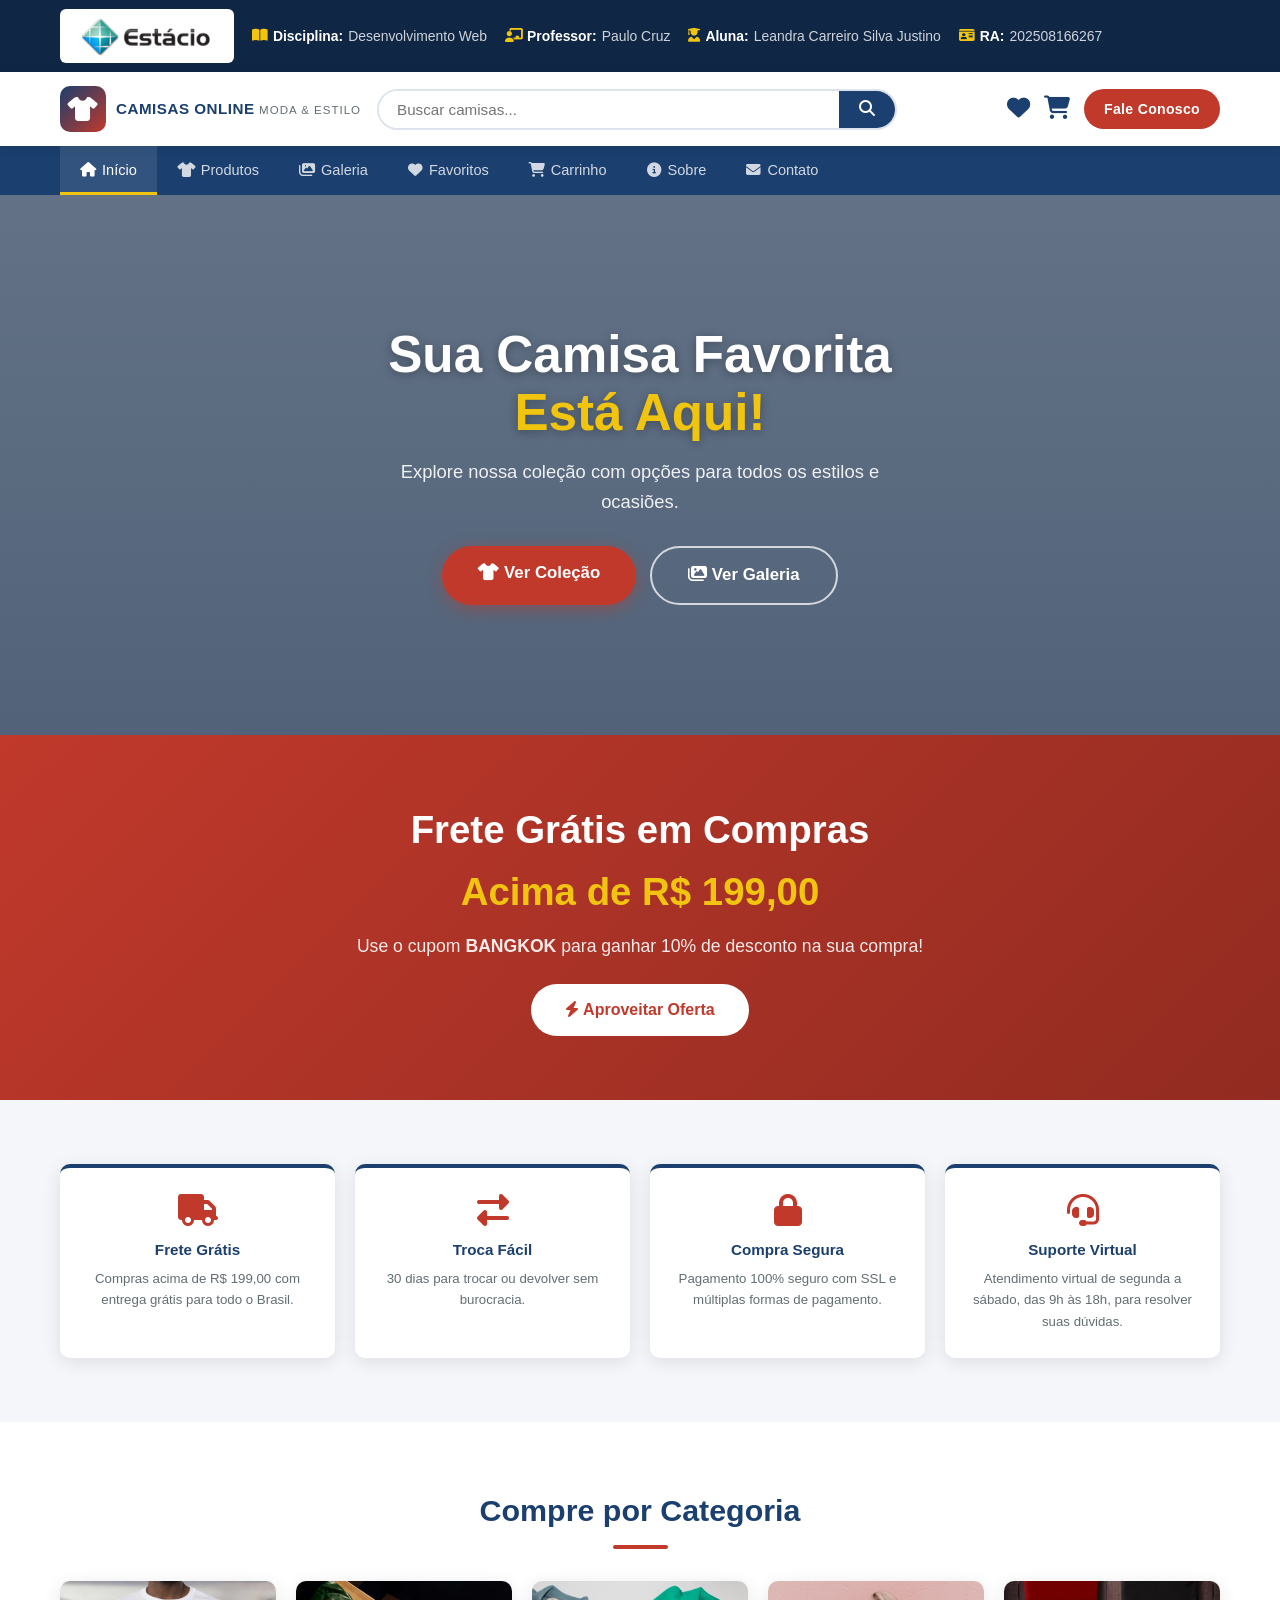
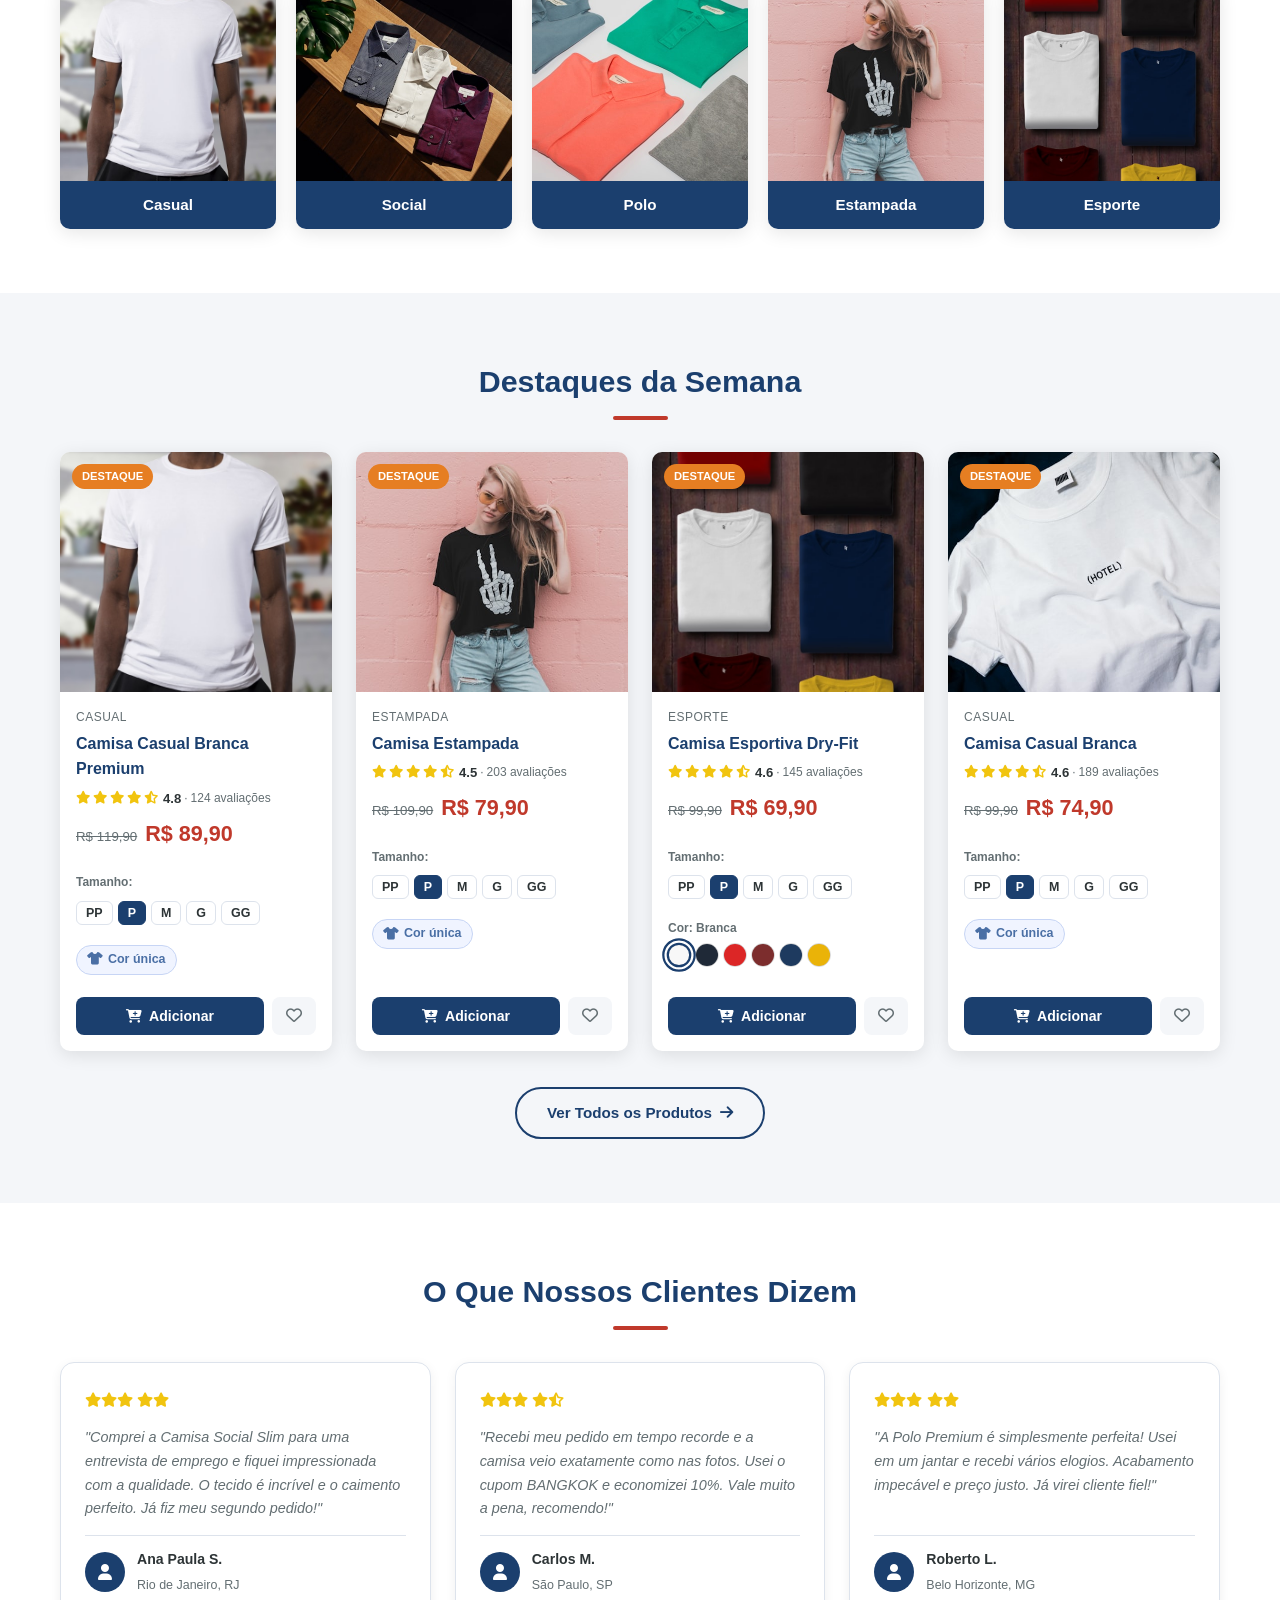
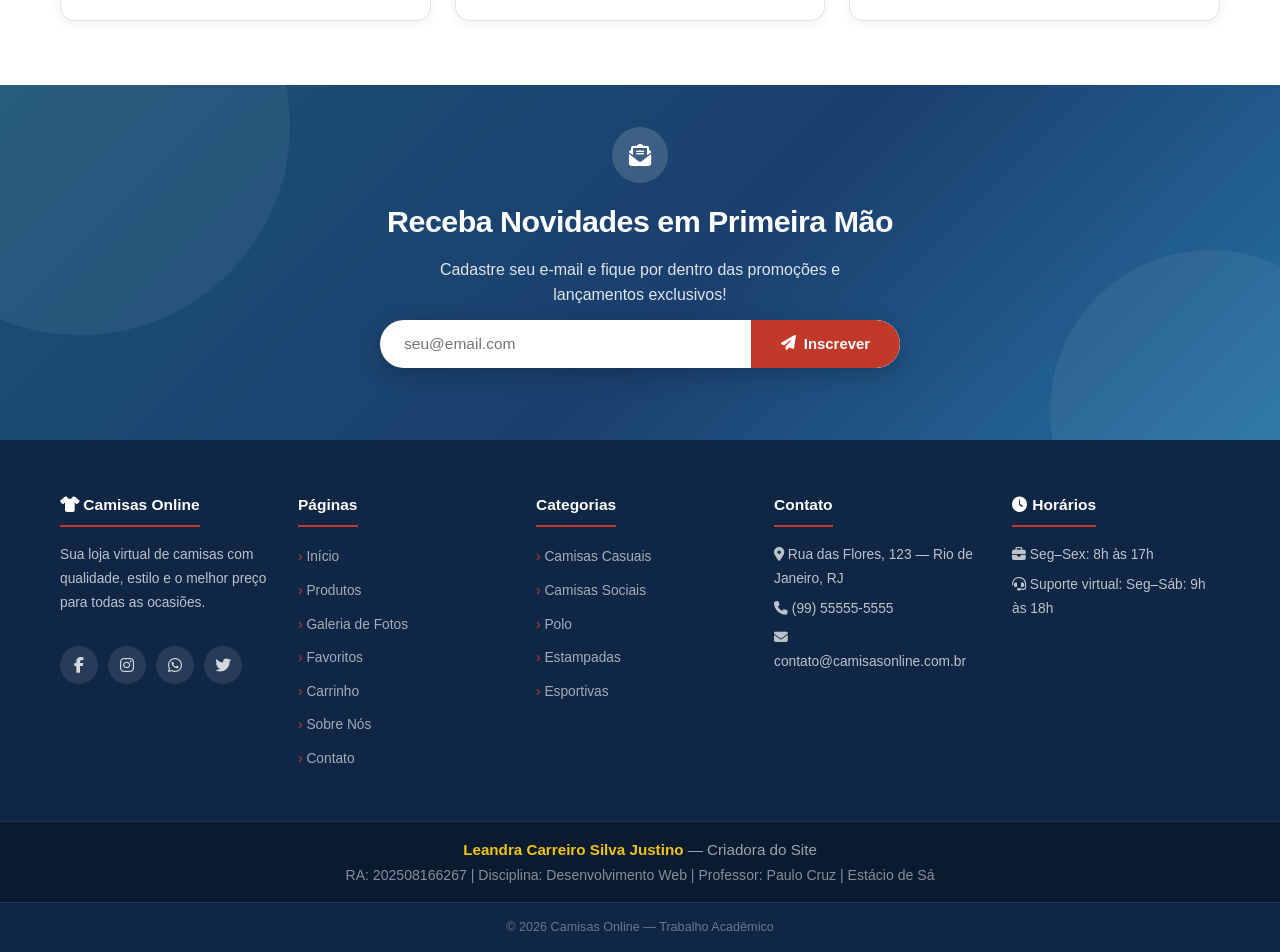
==== commit 559c9867: "Melhoria visual da newsletter, validacao de email e vistoria final - Redesenha secao de newsletter: " ====
--- a/index.html
+++ b/index.html
@@ -88,6 +88,17 @@
   </div>
 </section>
 
+<!-- ═══════════════ BANNER OFERTA ═══════════════ -->
+<section class="banner-oferta">
+  <div class="container">
+    <h2>Frete Grátis em Compras<br><em>Acima de R$ 199,00</em></h2>
+    <p>Use o cupom <strong>BANGKOK</strong> para ganhar 10% de desconto na sua compra!</p>
+    <a href="pages/produtos.html" class="btn-oferta">
+      <i class="fas fa-bolt"></i> Aproveitar Oferta
+    </a>
+  </div>
+</section>
+
 <!-- ═══════════════ VANTAGENS ═══════════════ -->
 <section class="section bg-cinza">
   <div class="container">
@@ -213,28 +224,18 @@
   </div>
 </section>
 
-<!-- ═══════════════ BANNER OFERTA ═══════════════ -->
-<section class="banner-oferta">
-  <div class="container">
-    <h2>Frete Grátis em Compras<br><em>Acima de R$ 199,00</em></h2>
-    <p>Use o cupom <strong>BANGKOK</strong> para ganhar 10% de desconto na sua compra!</p>
-    <a href="pages/produtos.html" class="btn-oferta">
-      <i class="fas fa-bolt"></i> Aproveitar Oferta
-    </a>
-  </div>
-</section>
-
 <!-- ═══════════════ NEWSLETTER ═══════════════ -->
 <section class="newsletter-section">
   <div class="container newsletter-inner">
-    <div class="newsletter-texto">
-      <h3><i class="fas fa-envelope-open-text"></i> Receba Novidades</h3>
-      <p>Cadastre seu e-mail e fique por dentro das promoções e lançamentos!</p>
-    </div>
+    <div class="newsletter-icone"><i class="fas fa-envelope-open-text"></i></div>
+    <h3 class="newsletter-titulo">Receba Novidades em Primeira Mão</h3>
+    <p class="newsletter-sub">Cadastre seu e-mail e fique por dentro das promoções e lançamentos exclusivos!</p>
     <div class="newsletter-form-wrap">
       <form class="newsletter-form" id="form-newsletter" onsubmit="return enviarNewsletter(event)">
-        <input type="email" id="newsletter-email" placeholder="seu@email.com" required />
-        <button type="submit"><i class="fas fa-paper-plane"></i> Inscrever</button>
+        <div class="newsletter-campo">
+          <input type="email" id="newsletter-email" placeholder="seu@email.com" required />
+          <button type="submit"><i class="fas fa-paper-plane"></i> Inscrever</button>
+        </div>
       </form>
       <p class="newsletter-msg" id="newsletter-msg"></p>
     </div>
--- a/css/style.css
+++ b/css/style.css
@@ -97,7 +97,7 @@
   flex: 1;
 }
 .info-academica p {
-  font-size: .78rem;
+  font-size: .87rem;
   color: rgba(255,255,255,.8);
   display: flex;
   align-items: center;
@@ -1034,43 +1034,79 @@
 
 /* ── NEWSLETTER ──────────────────────────────────────────── */
 .newsletter-section {
-  background: linear-gradient(135deg, var(--azul) 0%, #2471a3 100%);
-  padding: 52px 0;
+  background: linear-gradient(135deg, #1a5276 0%, var(--azul) 55%, #2471a3 100%);
+  padding: 42px 0;
   color: var(--branco);
+  position: relative;
+  overflow: hidden;
+  text-align: center;
+}
+.newsletter-section::before,
+.newsletter-section::after {
+  content: '';
+  position: absolute;
+  border-radius: 50%;
+  background: rgba(255,255,255,.06);
+  pointer-events: none;
+}
+.newsletter-section::before {
+  width: 420px; height: 420px;
+  top: -170px; left: -130px;
+}
+.newsletter-section::after {
+  width: 320px; height: 320px;
+  bottom: -130px; right: -90px;
 }
 .newsletter-inner {
   display: flex;
-  align-items: flex-start;
-  gap: 36px;
-  flex-wrap: wrap;
-}
-.newsletter-texto { flex: 1; min-width: 240px; }
-.newsletter-texto h3 {
-  font-size: 1.5rem; font-weight: 800; margin-bottom: 8px;
-  display: flex; align-items: center; gap: 10px;
-}
-.newsletter-texto p { font-size: .95rem; opacity: .88; margin: 0; }
-.newsletter-form-wrap { flex: 1; min-width: 280px; }
-.newsletter-form {
-  display: flex; gap: 10px; flex-wrap: wrap;
-}
-.newsletter-form input {
-  flex: 1; min-width: 200px;
-  padding: 12px 18px; border: none; border-radius: 30px;
-  font-size: .95rem; outline: none; color: var(--texto);
-  transition: box-shadow .2s;
-}
-.newsletter-form input:focus { box-shadow: 0 0 0 3px rgba(255,255,255,.4); }
-.newsletter-form button {
+  flex-direction: column;
+  align-items: center;
+  gap: 12px;
+  position: relative;
+  z-index: 1;
+}
+.newsletter-icone {
+  width: 56px; height: 56px;
+  background: rgba(255,255,255,.15);
+  border-radius: 50%;
+  display: flex; align-items: center; justify-content: center;
+  font-size: 1.4rem;
+  margin-bottom: 2px;
+}
+.newsletter-titulo {
+  font-size: 1.9rem; font-weight: 800; margin: 0;
+  letter-spacing: -.5px;
+}
+.newsletter-sub {
+  font-size: 1rem; opacity: .86; margin: 0;
+  max-width: 460px; line-height: 1.55;
+}
+.newsletter-form-wrap { width: 100%; max-width: 520px; }
+.newsletter-form { width: 100%; }
+.newsletter-campo {
+  display: flex;
+  background: var(--branco);
+  border-radius: 50px;
+  overflow: hidden;
+  box-shadow: 0 6px 24px rgba(0,0,0,.22);
+}
+.newsletter-campo input {
+  flex: 1; border: none; outline: none;
+  padding: 15px 24px;
+  font-size: .97rem; color: var(--texto);
+  background: transparent;
+}
+.newsletter-campo button {
   background: var(--vermelho); color: var(--branco);
-  padding: 12px 26px; border-radius: 30px;
-  font-size: .9rem; font-weight: 700; white-space: nowrap;
+  padding: 15px 30px;
+  font-size: .93rem; font-weight: 700; white-space: nowrap;
+  display: flex; align-items: center; gap: 8px;
+  border-radius: 0 50px 50px 0;
   transition: background var(--trans);
-  display: flex; align-items: center; gap: 7px;
-}
-.newsletter-form button:hover { background: var(--laranja); }
+}
+.newsletter-campo button:hover { background: var(--laranja); }
 .newsletter-msg {
-  font-size: .82rem; margin-top: 10px; min-height: 18px;
+  font-size: 1rem; margin-top: 12px; min-height: 18px; font-weight: 600;
 }
 
 /* ── TOAST ───────────────────────────────────────────────── */
